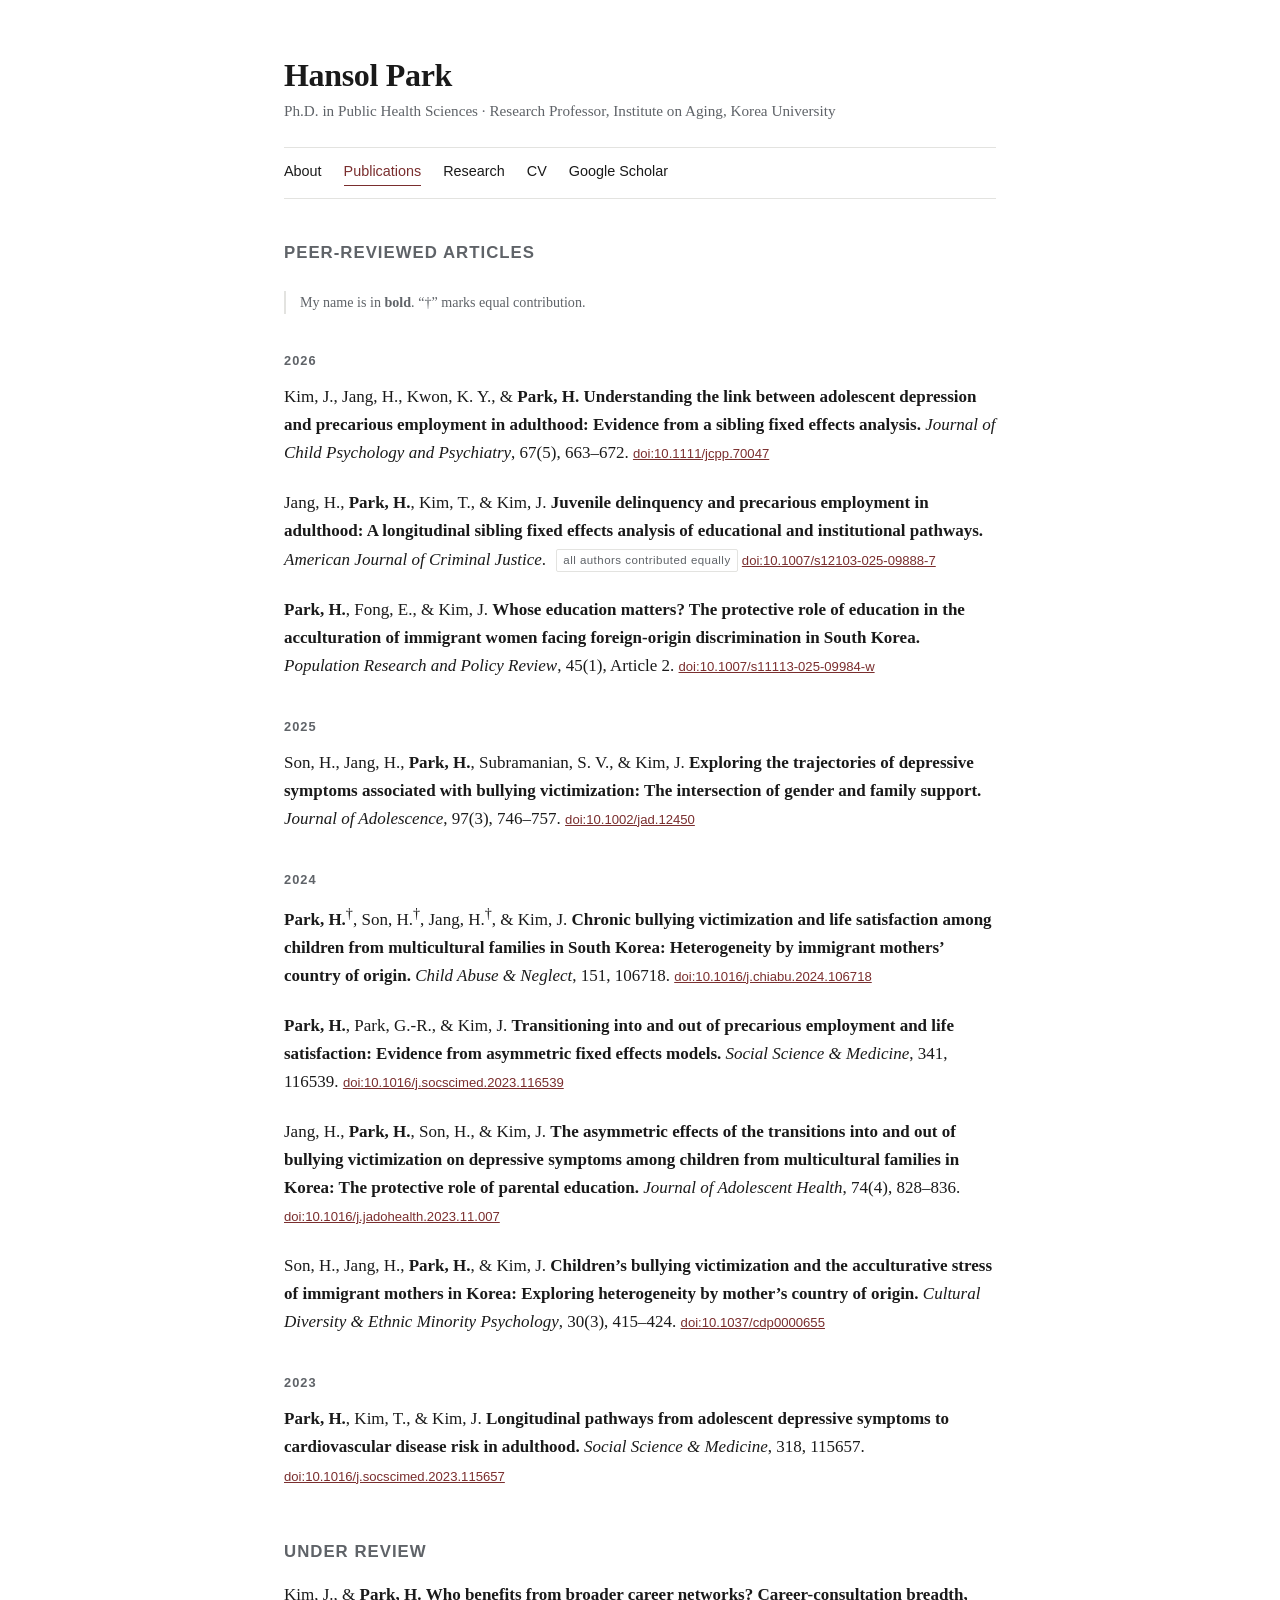
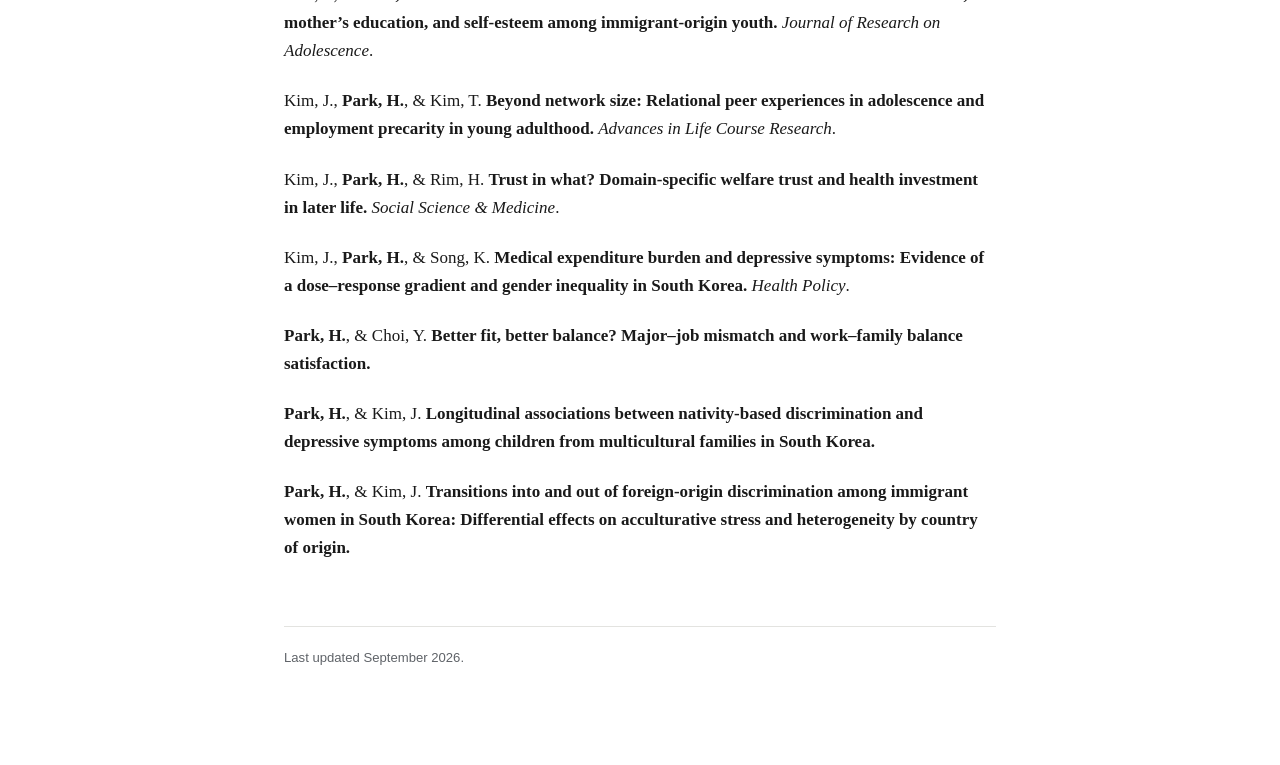
==== publications.html @ 183ba148 "Add JCPP DOI and fix page ranges in publications" ====
<!DOCTYPE html>
<html lang="en">
<head>
<meta charset="utf-8">
<meta name="viewport" content="width=device-width, initial-scale=1">
<title>Publications — Hansol Park</title>
<link rel="stylesheet" href="style.css">
</head>
<body>
<div class="wrap">

<header>
  <h1>Hansol Park</h1>
  <p class="affil">Ph.D. in Public Health Sciences &middot; Research Professor, Institute on Aging, Korea University</p>
  <nav>
    <a href="index.html">About</a>
    <a href="publications.html" aria-current="page">Publications</a>
    <a href="research.html">Research</a>
    <a href="cv.pdf">CV</a>
    <a href="https://scholar.google.com/citations?user=UfNs3eQAAAAJ">Google Scholar</a>
  </nav>
</header>

<main>

  <h2>Peer-reviewed articles</h2>

  <p class="note">My name is in <span class="me">bold</span>. &ldquo;&dagger;&rdquo; marks equal contribution.</p>

  <div class="year">2026</div>
  <ol class="pubs">
    <li>
      Kim, J., Jang, H., Kwon, K. Y., &amp; <span class="me">Park, H.</span>
      <span class="pub-title">Understanding the link between adolescent depression and precarious employment in adulthood: Evidence from a sibling fixed effects analysis.</span>
      <span class="venue">Journal of Child Psychology and Psychiatry</span>, 67(5), 663&ndash;672.
      <span class="doi"><a href="https://doi.org/10.1111/jcpp.70047">doi:10.1111/jcpp.70047</a></span>
    </li>
    <li>
      Jang, H., <span class="me">Park, H.</span>, Kim, T., &amp; Kim, J.
      <span class="pub-title">Juvenile delinquency and precarious employment in adulthood: A longitudinal sibling fixed effects analysis of educational and institutional pathways.</span>
      <span class="venue">American Journal of Criminal Justice</span>.
      <span class="tag">all authors contributed equally</span>
      <span class="doi"><a href="https://doi.org/10.1007/s12103-025-09888-7">doi:10.1007/s12103-025-09888-7</a></span>
    </li>
    <li>
      <span class="me">Park, H.</span>, Fong, E., &amp; Kim, J.
      <span class="pub-title">Whose education matters? The protective role of education in the acculturation of immigrant women facing foreign-origin discrimination in South Korea.</span>
      <span class="venue">Population Research and Policy Review</span>, 45(1), Article 2.
      <span class="doi"><a href="https://doi.org/10.1007/s11113-025-09984-w">doi:10.1007/s11113-025-09984-w</a></span>
    </li>
  </ol>

  <div class="year">2025</div>
  <ol class="pubs">
    <li>
      Son, H., Jang, H., <span class="me">Park, H.</span>, Subramanian, S. V., &amp; Kim, J.
      <span class="pub-title">Exploring the trajectories of depressive symptoms associated with bullying victimization: The intersection of gender and family support.</span>
      <span class="venue">Journal of Adolescence</span>, 97(3), 746&ndash;757.
      <span class="doi"><a href="https://doi.org/10.1002/jad.12450">doi:10.1002/jad.12450</a></span>
    </li>
  </ol>

  <div class="year">2024</div>
  <ol class="pubs">
    <li>
      <span class="me">Park, H.</span><sup>&dagger;</sup>, Son, H.<sup>&dagger;</sup>, Jang, H.<sup>&dagger;</sup>, &amp; Kim, J.
      <span class="pub-title">Chronic bullying victimization and life satisfaction among children from multicultural families in South Korea: Heterogeneity by immigrant mothers&rsquo; country of origin.</span>
      <span class="venue">Child Abuse &amp; Neglect</span>, 151, 106718.
      <span class="doi"><a href="https://doi.org/10.1016/j.chiabu.2024.106718">doi:10.1016/j.chiabu.2024.106718</a></span>
    </li>
    <li>
      <span class="me">Park, H.</span>, Park, G.-R., &amp; Kim, J.
      <span class="pub-title">Transitioning into and out of precarious employment and life satisfaction: Evidence from asymmetric fixed effects models.</span>
      <span class="venue">Social Science &amp; Medicine</span>, 341, 116539.
      <span class="doi"><a href="https://doi.org/10.1016/j.socscimed.2023.116539">doi:10.1016/j.socscimed.2023.116539</a></span>
    </li>
    <li>
      Jang, H., <span class="me">Park, H.</span>, Son, H., &amp; Kim, J.
      <span class="pub-title">The asymmetric effects of the transitions into and out of bullying victimization on depressive symptoms among children from multicultural families in Korea: The protective role of parental education.</span>
      <span class="venue">Journal of Adolescent Health</span>, 74(4), 828&ndash;836.
      <span class="doi"><a href="https://doi.org/10.1016/j.jadohealth.2023.11.007">doi:10.1016/j.jadohealth.2023.11.007</a></span>
    </li>
    <li>
      Son, H., Jang, H., <span class="me">Park, H.</span>, &amp; Kim, J.
      <span class="pub-title">Children&rsquo;s bullying victimization and the acculturative stress of immigrant mothers in Korea: Exploring heterogeneity by mother&rsquo;s country of origin.</span>
      <span class="venue">Cultural Diversity &amp; Ethnic Minority Psychology</span>, 30(3), 415&ndash;424.
      <span class="doi"><a href="https://doi.org/10.1037/cdp0000655">doi:10.1037/cdp0000655</a></span>
    </li>
  </ol>

  <div class="year">2023</div>
  <ol class="pubs">
    <li>
      <span class="me">Park, H.</span>, Kim, T., &amp; Kim, J.
      <span class="pub-title">Longitudinal pathways from adolescent depressive symptoms to cardiovascular disease risk in adulthood.</span>
      <span class="venue">Social Science &amp; Medicine</span>, 318, 115657.
      <span class="doi"><a href="https://doi.org/10.1016/j.socscimed.2023.115657">doi:10.1016/j.socscimed.2023.115657</a></span>
    </li>
  </ol>

  <h2>Under review</h2>

  <ol class="pubs">
    <li>
      Kim, J., &amp; <span class="me">Park, H.</span>
      <span class="pub-title">Who benefits from broader career networks? Career-consultation breadth, mother&rsquo;s education, and self-esteem among immigrant-origin youth.</span>
      <span class="venue">Journal of Research on Adolescence</span>.
    </li>
    <li>
      Kim, J., <span class="me">Park, H.</span>, &amp; Kim, T.
      <span class="pub-title">Beyond network size: Relational peer experiences in adolescence and employment precarity in young adulthood.</span>
      <span class="venue">Advances in Life Course Research</span>.
    </li>
    <li>
      Kim, J., <span class="me">Park, H.</span>, &amp; Rim, H.
      <span class="pub-title">Trust in what? Domain-specific welfare trust and health investment in later life.</span>
      <span class="venue">Social Science &amp; Medicine</span>.
    </li>
    <li>
      Kim, J., <span class="me">Park, H.</span>, &amp; Song, K.
      <span class="pub-title">Medical expenditure burden and depressive symptoms: Evidence of a dose&ndash;response gradient and gender inequality in South Korea.</span>
      <span class="venue">Health Policy</span>.
    </li>
    <li>
      <span class="me">Park, H.</span>, &amp; Choi, Y.
      <span class="pub-title">Better fit, better balance? Major&ndash;job mismatch and work&ndash;family balance satisfaction.</span>
    </li>
    <li>
      <span class="me">Park, H.</span>, &amp; Kim, J.
      <span class="pub-title">Longitudinal associations between nativity-based discrimination and depressive symptoms among children from multicultural families in South Korea.</span>
    </li>
    <li>
      <span class="me">Park, H.</span>, &amp; Kim, J.
      <span class="pub-title">Transitions into and out of foreign-origin discrimination among immigrant women in South Korea: Differential effects on acculturative stress and heterogeneity by country of origin.</span>
    </li>
  </ol>

</main>

<footer>
  Last updated September 2026.
</footer>

</div>
</body>
</html>
---- style.css ----
:root {
  --bg: #ffffff;
  --fg: #1a1a1a;
  --muted: #5f6368;
  --rule: #e3e3e0;
  --accent: #7a2e2e;
  --accent-soft: #f7f2f2;
  --max: 760px;
}

@media (prefers-color-scheme: dark) {
  :root {
    --bg: #14161a;
    --fg: #e8e6e3;
    --muted: #a0a4ab;
    --rule: #2b2f36;
    --accent: #d99b9b;
    --accent-soft: #1e2126;
  }
}

* { box-sizing: border-box; }

html { -webkit-text-size-adjust: 100%; }

body {
  margin: 0;
  background: var(--bg);
  color: var(--fg);
  font-family: "Charter", "Iowan Old Style", Georgia, "Noto Serif KR", serif;
  font-size: 17px;
  line-height: 1.65;
}

.wrap {
  max-width: var(--max);
  margin: 0 auto;
  padding: 0 24px 96px;
}

/* ---------- header ---------- */

header {
  padding: 56px 0 0;
}

h1 {
  font-size: 2rem;
  line-height: 1.2;
  margin: 0 0 4px;
  letter-spacing: -0.01em;
}

.affil {
  color: var(--muted);
  font-size: 0.95rem;
  margin: 0 0 20px;
}

nav {
  border-top: 1px solid var(--rule);
  border-bottom: 1px solid var(--rule);
  padding: 12px 0;
  margin: 24px 0 40px;
  display: flex;
  flex-wrap: wrap;
  gap: 22px;
  font-family: -apple-system, BlinkMacSystemFont, "Segoe UI", "Noto Sans KR", sans-serif;
  font-size: 0.9rem;
}

nav a {
  color: var(--fg);
  text-decoration: none;
  border-bottom: 1px solid transparent;
  padding-bottom: 1px;
}

nav a:hover { border-bottom-color: var(--accent); }
nav a[aria-current="page"] { color: var(--accent); border-bottom-color: var(--accent); }

/* ---------- type ---------- */

h2 {
  font-size: 1.05rem;
  font-family: -apple-system, BlinkMacSystemFont, "Segoe UI", "Noto Sans KR", sans-serif;
  letter-spacing: 0.06em;
  text-transform: uppercase;
  color: var(--muted);
  margin: 48px 0 16px;
  font-weight: 600;
}

h2:first-of-type { margin-top: 0; }

h3 {
  font-size: 1.05rem;
  margin: 28px 0 8px;
  font-weight: 600;
}

p { margin: 0 0 16px; }

a { color: var(--accent); }

.lede { font-size: 1.05rem; }

/* ---------- portrait ---------- */

.intro {
  display: flex;
  gap: 28px;
  align-items: flex-start;
}

.intro img {
  width: 150px;
  height: 150px;
  object-fit: cover;
  border-radius: 3px;
  flex-shrink: 0;
  background: var(--accent-soft);
}

@media (max-width: 560px) {
  .intro { flex-direction: column; gap: 20px; }
  .intro img { width: 130px; height: 130px; }
  body { font-size: 16px; }
  h1 { font-size: 1.6rem; }
}

/* ---------- publications ---------- */

.year {
  font-family: -apple-system, BlinkMacSystemFont, "Segoe UI", sans-serif;
  font-size: 0.8rem;
  letter-spacing: 0.08em;
  color: var(--muted);
  margin: 36px 0 12px;
  font-weight: 600;
}

ol.pubs { list-style: none; padding: 0; margin: 0; counter-reset: none; }

ol.pubs li {
  margin: 0 0 22px;
  padding-left: 0;
}

.pub-title { font-weight: 600; }
.venue { font-style: italic; }
.me { font-weight: 700; }

.tag {
  display: inline-block;
  font-family: -apple-system, BlinkMacSystemFont, sans-serif;
  font-size: 0.72rem;
  letter-spacing: 0.04em;
  color: var(--muted);
  border: 1px solid var(--rule);
  border-radius: 2px;
  padding: 1px 6px;
  margin-left: 6px;
  vertical-align: 1px;
  white-space: nowrap;
}

.doi {
  font-family: -apple-system, BlinkMacSystemFont, sans-serif;
  font-size: 0.82rem;
}

/* ---------- misc ---------- */

.contact-list { list-style: none; padding: 0; margin: 0; }
.contact-list li { margin-bottom: 8px; }
.contact-list span {
  display: inline-block;
  min-width: 108px;
  color: var(--muted);
  font-family: -apple-system, BlinkMacSystemFont, sans-serif;
  font-size: 0.85rem;
}

.note {
  font-size: 0.88rem;
  color: var(--muted);
  border-left: 2px solid var(--rule);
  padding-left: 14px;
  margin: 24px 0;
}

footer {
  border-top: 1px solid var(--rule);
  margin-top: 64px;
  padding-top: 20px;
  font-size: 0.82rem;
  color: var(--muted);
  font-family: -apple-system, BlinkMacSystemFont, sans-serif;
}
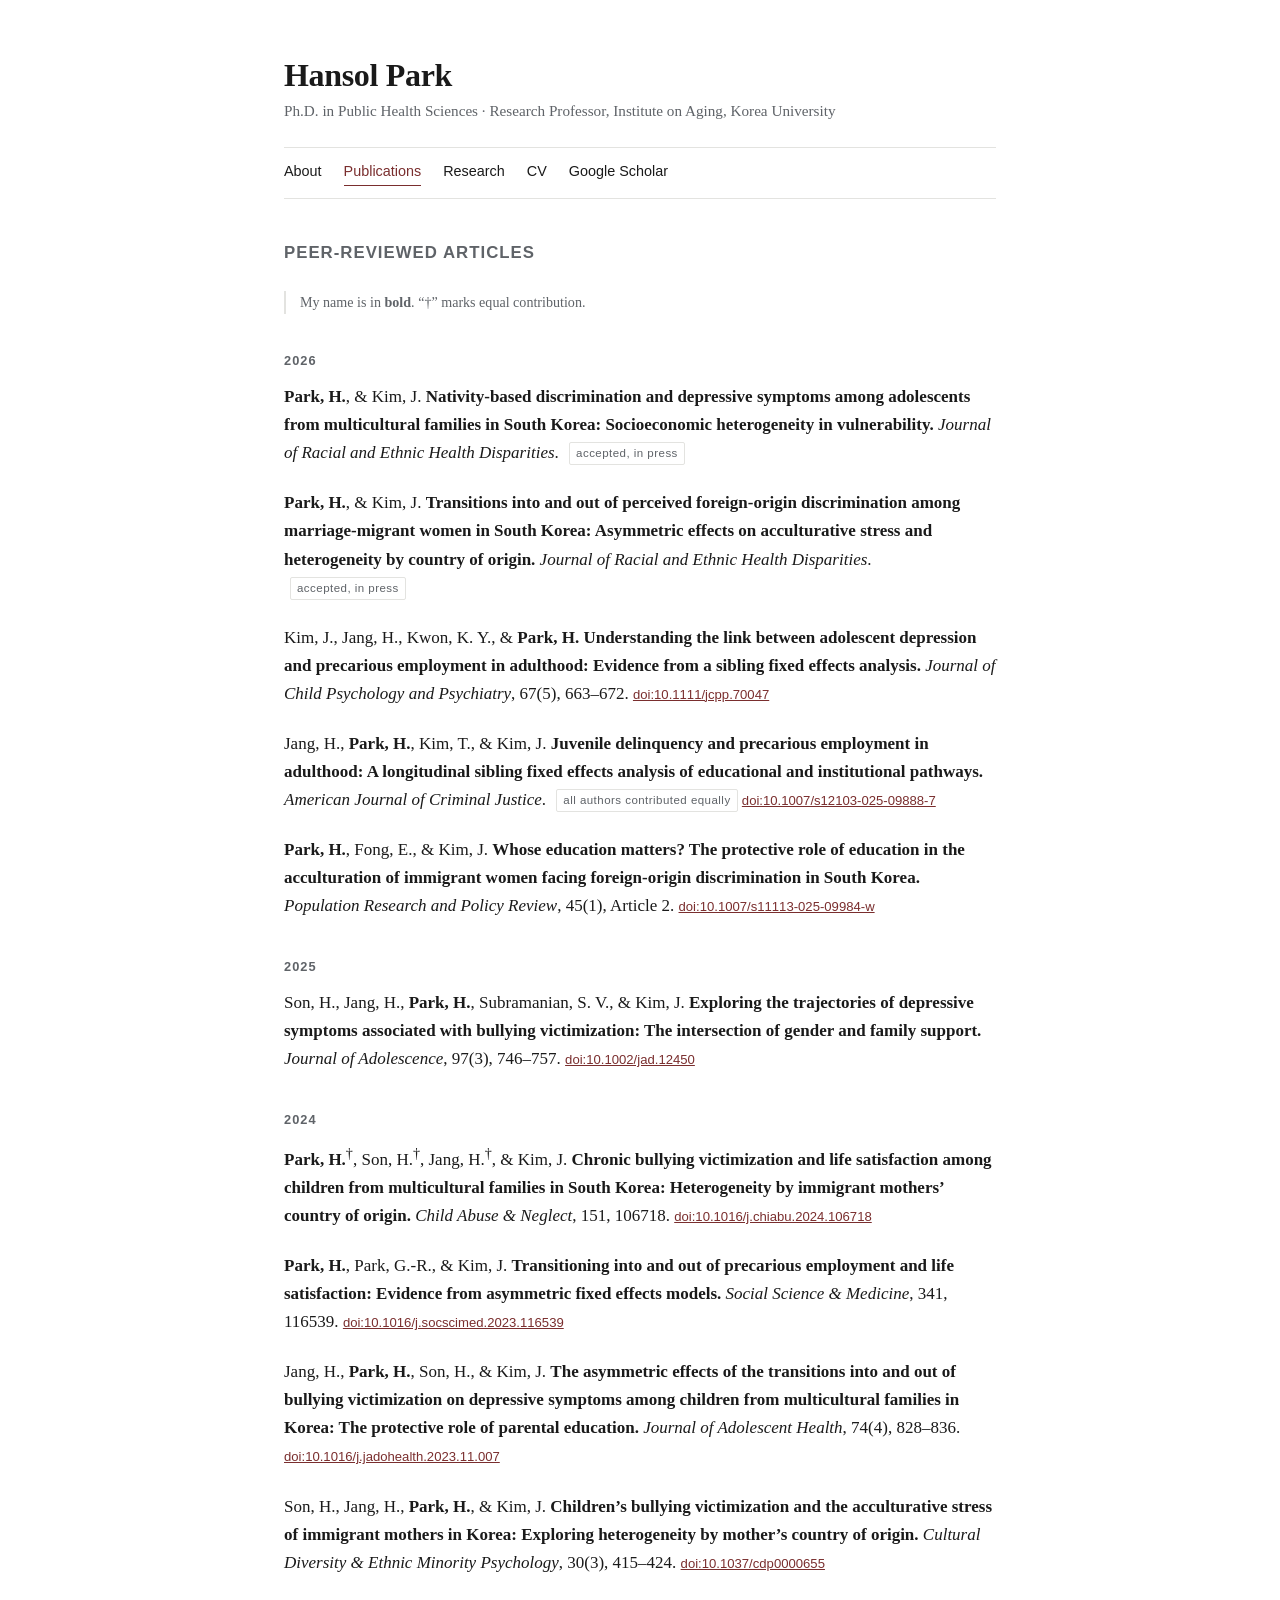
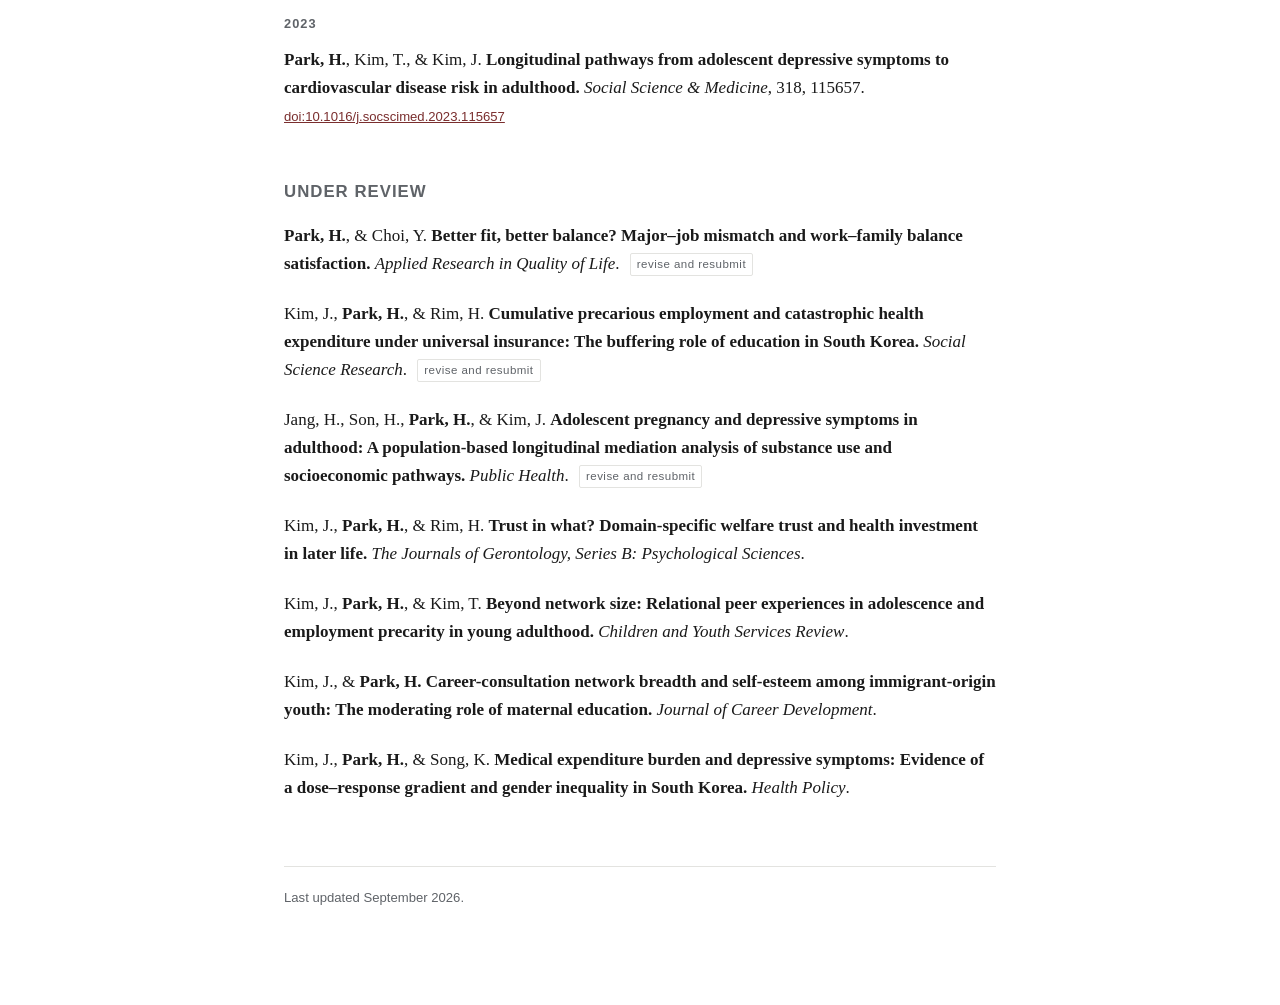
==== commit 1cc42978: "Update publication status and add Korea University email - Move two accepted JREHD papers into 2026 " ====
--- a/publications.html
+++ b/publications.html
@@ -29,6 +29,18 @@
 
   <div class="year">2026</div>
   <ol class="pubs">
+    <li>
+      <span class="me">Park, H.</span>, &amp; Kim, J.
+      <span class="pub-title">Nativity-based discrimination and depressive symptoms among adolescents from multicultural families in South Korea: Socioeconomic heterogeneity in vulnerability.</span>
+      <span class="venue">Journal of Racial and Ethnic Health Disparities</span>.
+      <span class="tag">accepted, in press</span>
+    </li>
+    <li>
+      <span class="me">Park, H.</span>, &amp; Kim, J.
+      <span class="pub-title">Transitions into and out of perceived foreign-origin discrimination among marriage-migrant women in South Korea: Asymmetric effects on acculturative stress and heterogeneity by country of origin.</span>
+      <span class="venue">Journal of Racial and Ethnic Health Disparities</span>.
+      <span class="tag">accepted, in press</span>
+    </li>
     <li>
       Kim, J., Jang, H., Kwon, K. Y., &amp; <span class="me">Park, H.</span>
       <span class="pub-title">Understanding the link between adolescent depression and precarious employment in adulthood: Evidence from a sibling fixed effects analysis.</span>
@@ -102,36 +114,42 @@
 
   <ol class="pubs">
     <li>
-      Kim, J., &amp; <span class="me">Park, H.</span>
-      <span class="pub-title">Who benefits from broader career networks? Career-consultation breadth, mother&rsquo;s education, and self-esteem among immigrant-origin youth.</span>
-      <span class="venue">Journal of Research on Adolescence</span>.
+      <span class="me">Park, H.</span>, &amp; Choi, Y.
+      <span class="pub-title">Better fit, better balance? Major&ndash;job mismatch and work&ndash;family balance satisfaction.</span>
+      <span class="venue">Applied Research in Quality of Life</span>.
+      <span class="tag">revise and resubmit</span>
+    </li>
+    <li>
+      Kim, J., <span class="me">Park, H.</span>, &amp; Rim, H.
+      <span class="pub-title">Cumulative precarious employment and catastrophic health expenditure under universal insurance: The buffering role of education in South Korea.</span>
+      <span class="venue">Social Science Research</span>.
+      <span class="tag">revise and resubmit</span>
+    </li>
+    <li>
+      Jang, H., Son, H., <span class="me">Park, H.</span>, &amp; Kim, J.
+      <span class="pub-title">Adolescent pregnancy and depressive symptoms in adulthood: A population-based longitudinal mediation analysis of substance use and socioeconomic pathways.</span>
+      <span class="venue">Public Health</span>.
+      <span class="tag">revise and resubmit</span>
+    </li>
+    <li>
+      Kim, J., <span class="me">Park, H.</span>, &amp; Rim, H.
+      <span class="pub-title">Trust in what? Domain-specific welfare trust and health investment in later life.</span>
+      <span class="venue">The Journals of Gerontology, Series B: Psychological Sciences</span>.
     </li>
     <li>
       Kim, J., <span class="me">Park, H.</span>, &amp; Kim, T.
       <span class="pub-title">Beyond network size: Relational peer experiences in adolescence and employment precarity in young adulthood.</span>
-      <span class="venue">Advances in Life Course Research</span>.
+      <span class="venue">Children and Youth Services Review</span>.
     </li>
     <li>
-      Kim, J., <span class="me">Park, H.</span>, &amp; Rim, H.
-      <span class="pub-title">Trust in what? Domain-specific welfare trust and health investment in later life.</span>
-      <span class="venue">Social Science &amp; Medicine</span>.
+      Kim, J., &amp; <span class="me">Park, H.</span>
+      <span class="pub-title">Career-consultation network breadth and self-esteem among immigrant-origin youth: The moderating role of maternal education.</span>
+      <span class="venue">Journal of Career Development</span>.
     </li>
     <li>
       Kim, J., <span class="me">Park, H.</span>, &amp; Song, K.
       <span class="pub-title">Medical expenditure burden and depressive symptoms: Evidence of a dose&ndash;response gradient and gender inequality in South Korea.</span>
       <span class="venue">Health Policy</span>.
-    </li>
-    <li>
-      <span class="me">Park, H.</span>, &amp; Choi, Y.
-      <span class="pub-title">Better fit, better balance? Major&ndash;job mismatch and work&ndash;family balance satisfaction.</span>
-    </li>
-    <li>
-      <span class="me">Park, H.</span>, &amp; Kim, J.
-      <span class="pub-title">Longitudinal associations between nativity-based discrimination and depressive symptoms among children from multicultural families in South Korea.</span>
-    </li>
-    <li>
-      <span class="me">Park, H.</span>, &amp; Kim, J.
-      <span class="pub-title">Transitions into and out of foreign-origin discrimination among immigrant women in South Korea: Differential effects on acculturative stress and heterogeneity by country of origin.</span>
     </li>
   </ol>
 
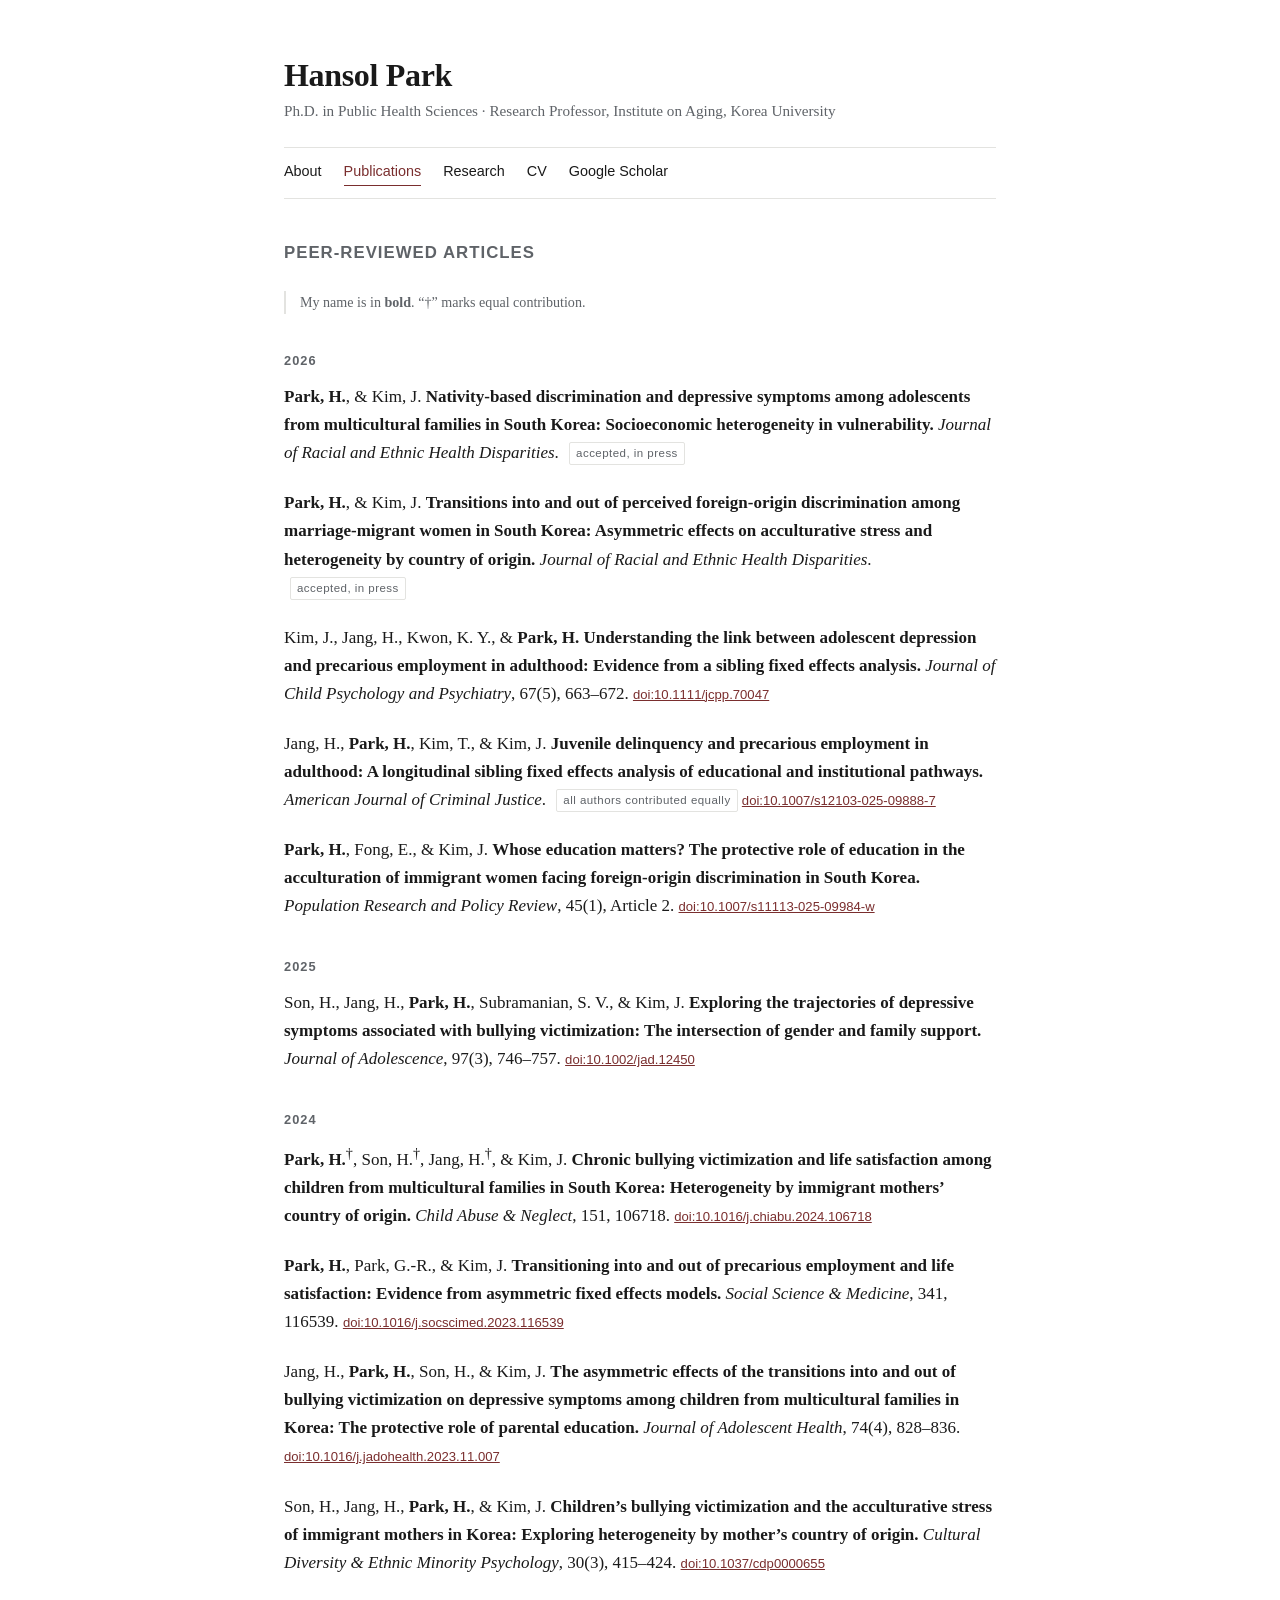
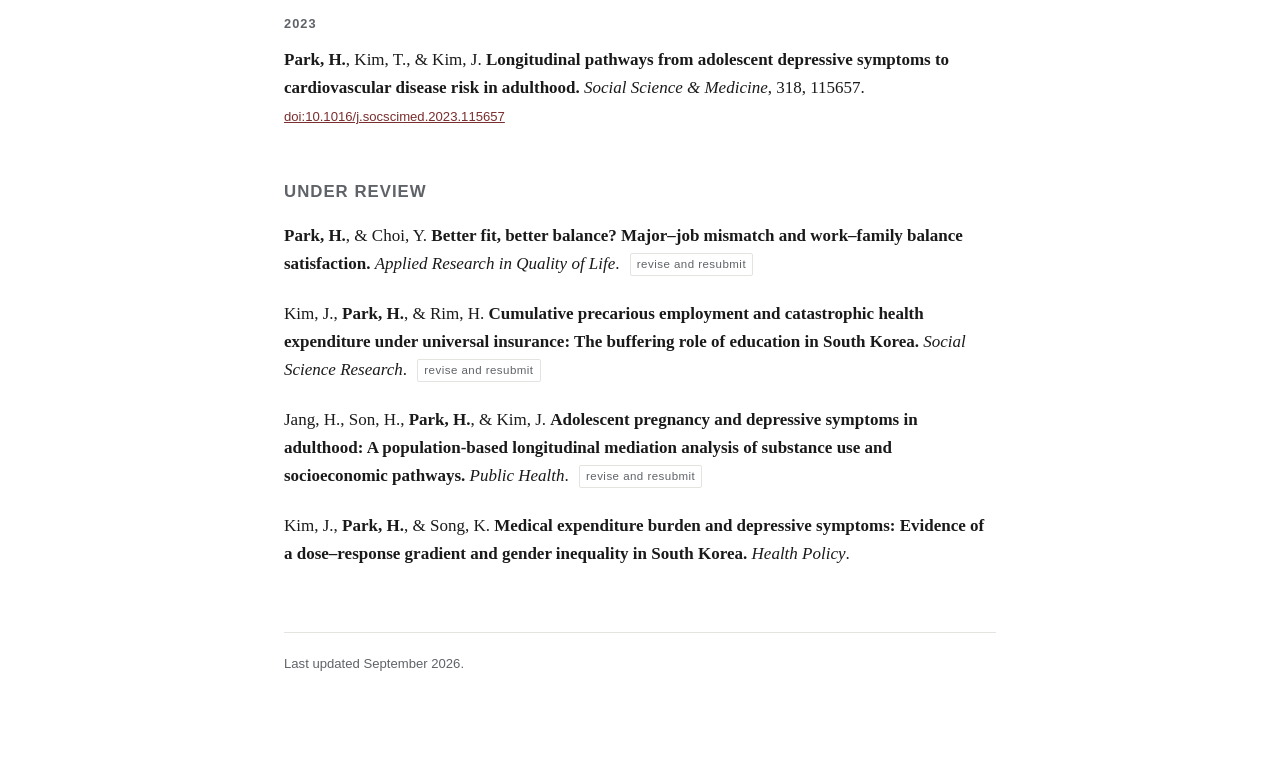
==== commit 920d5705: "Drop three under-review entries whose venue keeps changing Co-Authored-By: Claude Opus 5 <noreply@an" ====
--- a/publications.html
+++ b/publications.html
@@ -132,21 +132,6 @@
       <span class="tag">revise and resubmit</span>
     </li>
     <li>
-      Kim, J., <span class="me">Park, H.</span>, &amp; Rim, H.
-      <span class="pub-title">Trust in what? Domain-specific welfare trust and health investment in later life.</span>
-      <span class="venue">The Journals of Gerontology, Series B: Psychological Sciences</span>.
-    </li>
-    <li>
-      Kim, J., <span class="me">Park, H.</span>, &amp; Kim, T.
-      <span class="pub-title">Beyond network size: Relational peer experiences in adolescence and employment precarity in young adulthood.</span>
-      <span class="venue">Children and Youth Services Review</span>.
-    </li>
-    <li>
-      Kim, J., &amp; <span class="me">Park, H.</span>
-      <span class="pub-title">Career-consultation network breadth and self-esteem among immigrant-origin youth: The moderating role of maternal education.</span>
-      <span class="venue">Journal of Career Development</span>.
-    </li>
-    <li>
       Kim, J., <span class="me">Park, H.</span>, &amp; Song, K.
       <span class="pub-title">Medical expenditure burden and depressive symptoms: Evidence of a dose&ndash;response gradient and gender inequality in South Korea.</span>
       <span class="venue">Health Policy</span>.
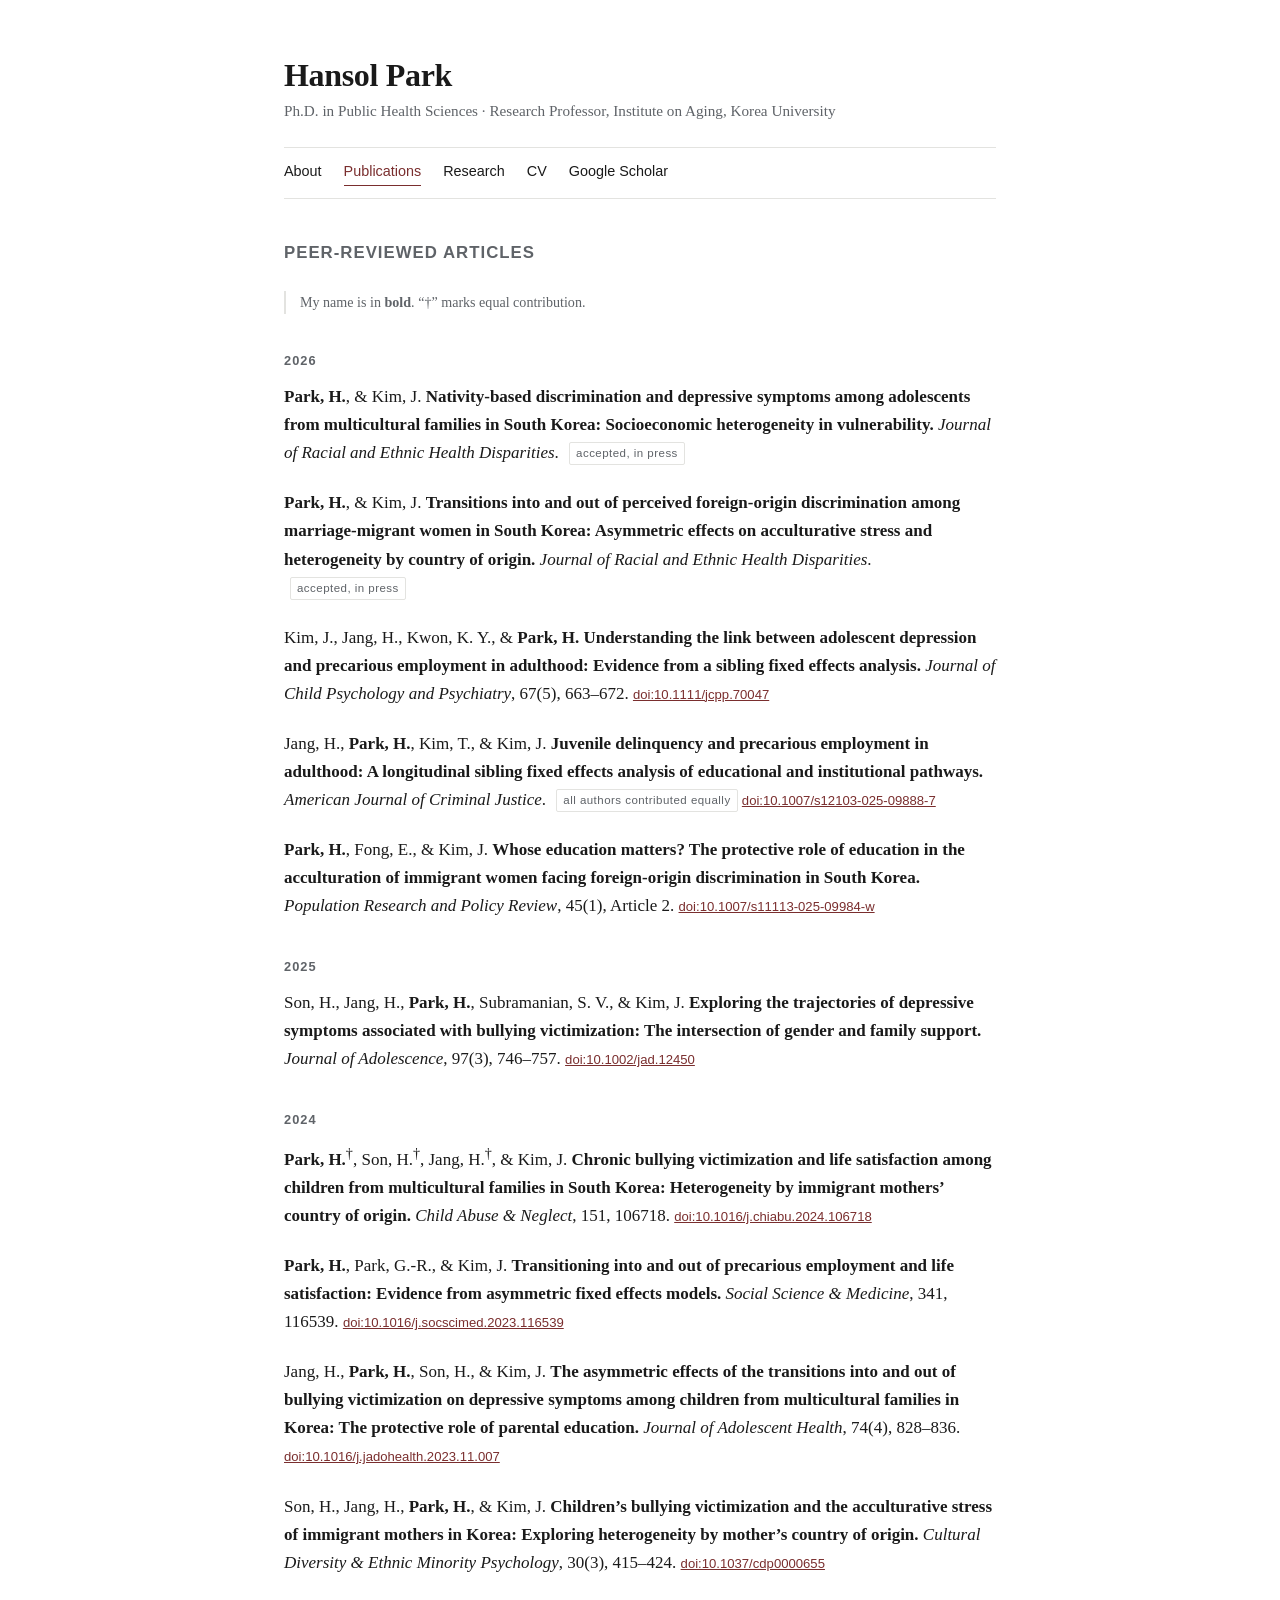
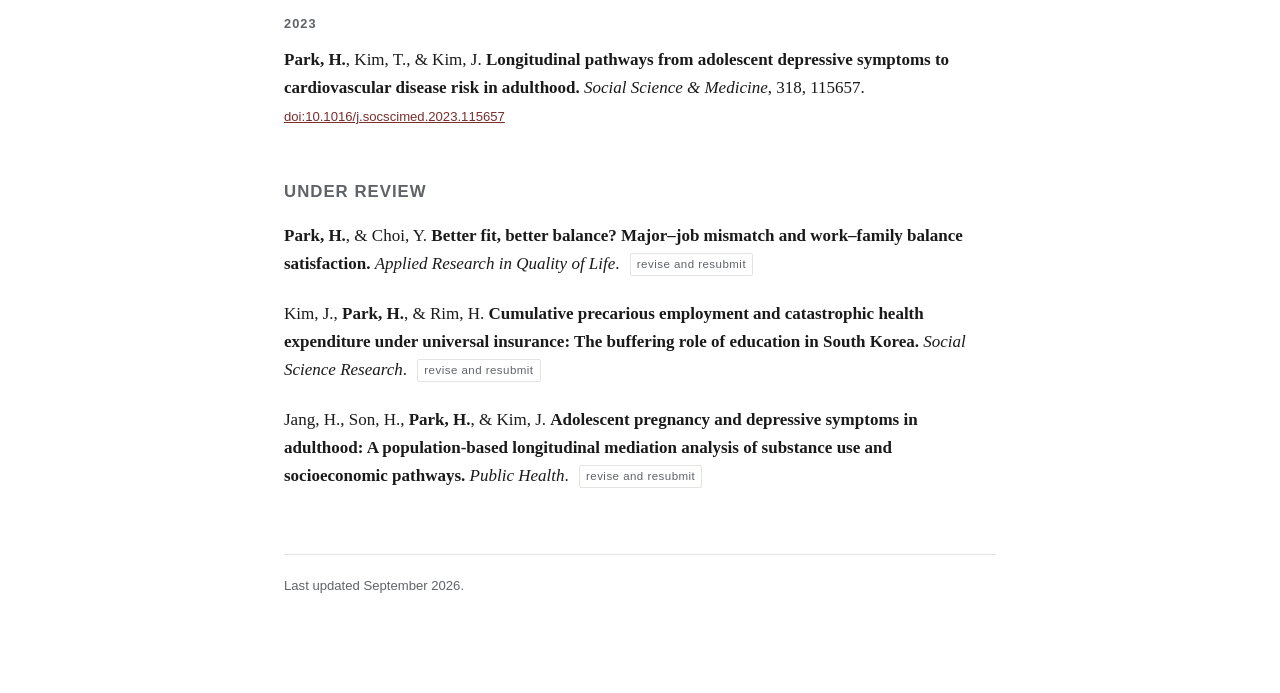
==== commit 64b89ac7: "Keep only revise-and-resubmit papers under review Co-Authored-By: Claude Opus 5 <noreply@anthropic.c" ====
--- a/publications.html
+++ b/publications.html
@@ -131,11 +131,6 @@
       <span class="venue">Public Health</span>.
       <span class="tag">revise and resubmit</span>
     </li>
-    <li>
-      Kim, J., <span class="me">Park, H.</span>, &amp; Song, K.
-      <span class="pub-title">Medical expenditure burden and depressive symptoms: Evidence of a dose&ndash;response gradient and gender inequality in South Korea.</span>
-      <span class="venue">Health Policy</span>.
-    </li>
   </ol>
 
 </main>
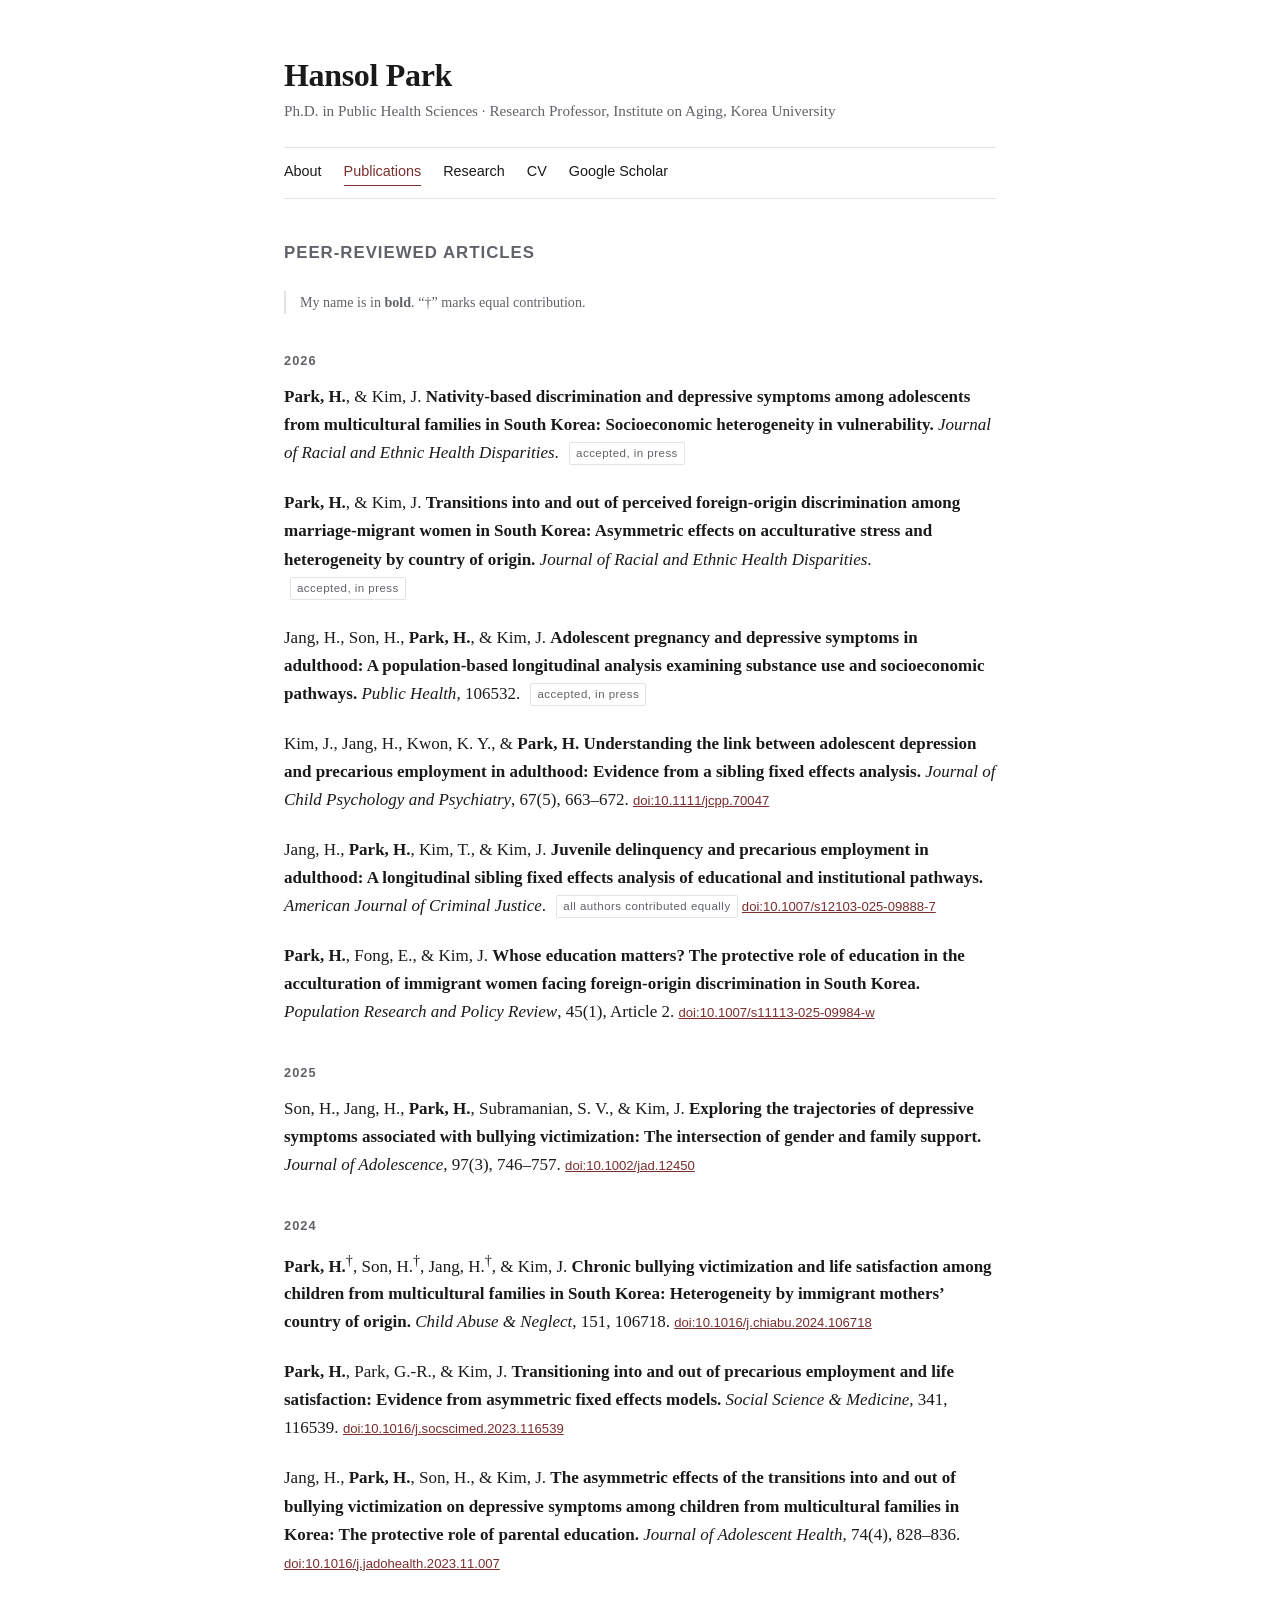
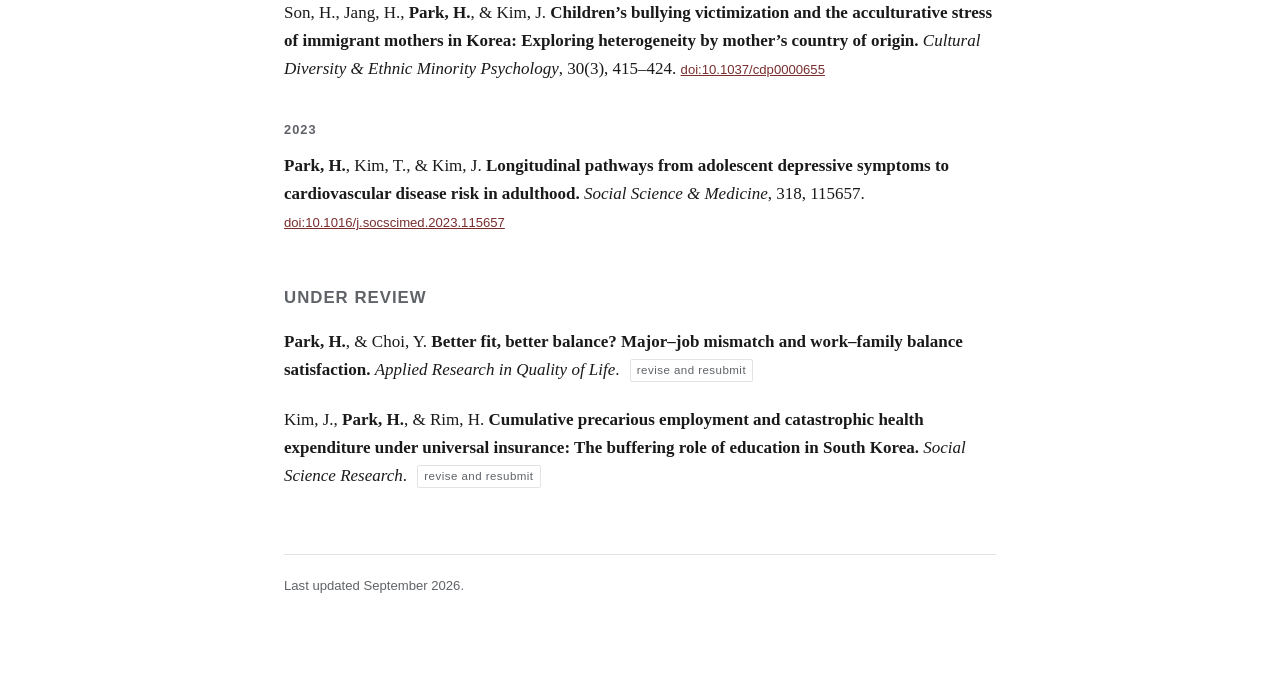
==== commit 186845d4: "Public Health paper accepted: move to published, rebuild CV Co-Authored-By: Claude Opus 5 <noreply@a" ====
--- a/publications.html
+++ b/publications.html
@@ -39,6 +39,12 @@
       <span class="me">Park, H.</span>, &amp; Kim, J.
       <span class="pub-title">Transitions into and out of perceived foreign-origin discrimination among marriage-migrant women in South Korea: Asymmetric effects on acculturative stress and heterogeneity by country of origin.</span>
       <span class="venue">Journal of Racial and Ethnic Health Disparities</span>.
+      <span class="tag">accepted, in press</span>
+    </li>
+    <li>
+      Jang, H., Son, H., <span class="me">Park, H.</span>, &amp; Kim, J.
+      <span class="pub-title">Adolescent pregnancy and depressive symptoms in adulthood: A population-based longitudinal analysis examining substance use and socioeconomic pathways.</span>
+      <span class="venue">Public Health</span>, 106532.
       <span class="tag">accepted, in press</span>
     </li>
     <li>
@@ -125,12 +131,6 @@
       <span class="venue">Social Science Research</span>.
       <span class="tag">revise and resubmit</span>
     </li>
-    <li>
-      Jang, H., Son, H., <span class="me">Park, H.</span>, &amp; Kim, J.
-      <span class="pub-title">Adolescent pregnancy and depressive symptoms in adulthood: A population-based longitudinal mediation analysis of substance use and socioeconomic pathways.</span>
-      <span class="venue">Public Health</span>.
-      <span class="tag">revise and resubmit</span>
-    </li>
   </ol>
 
 </main>
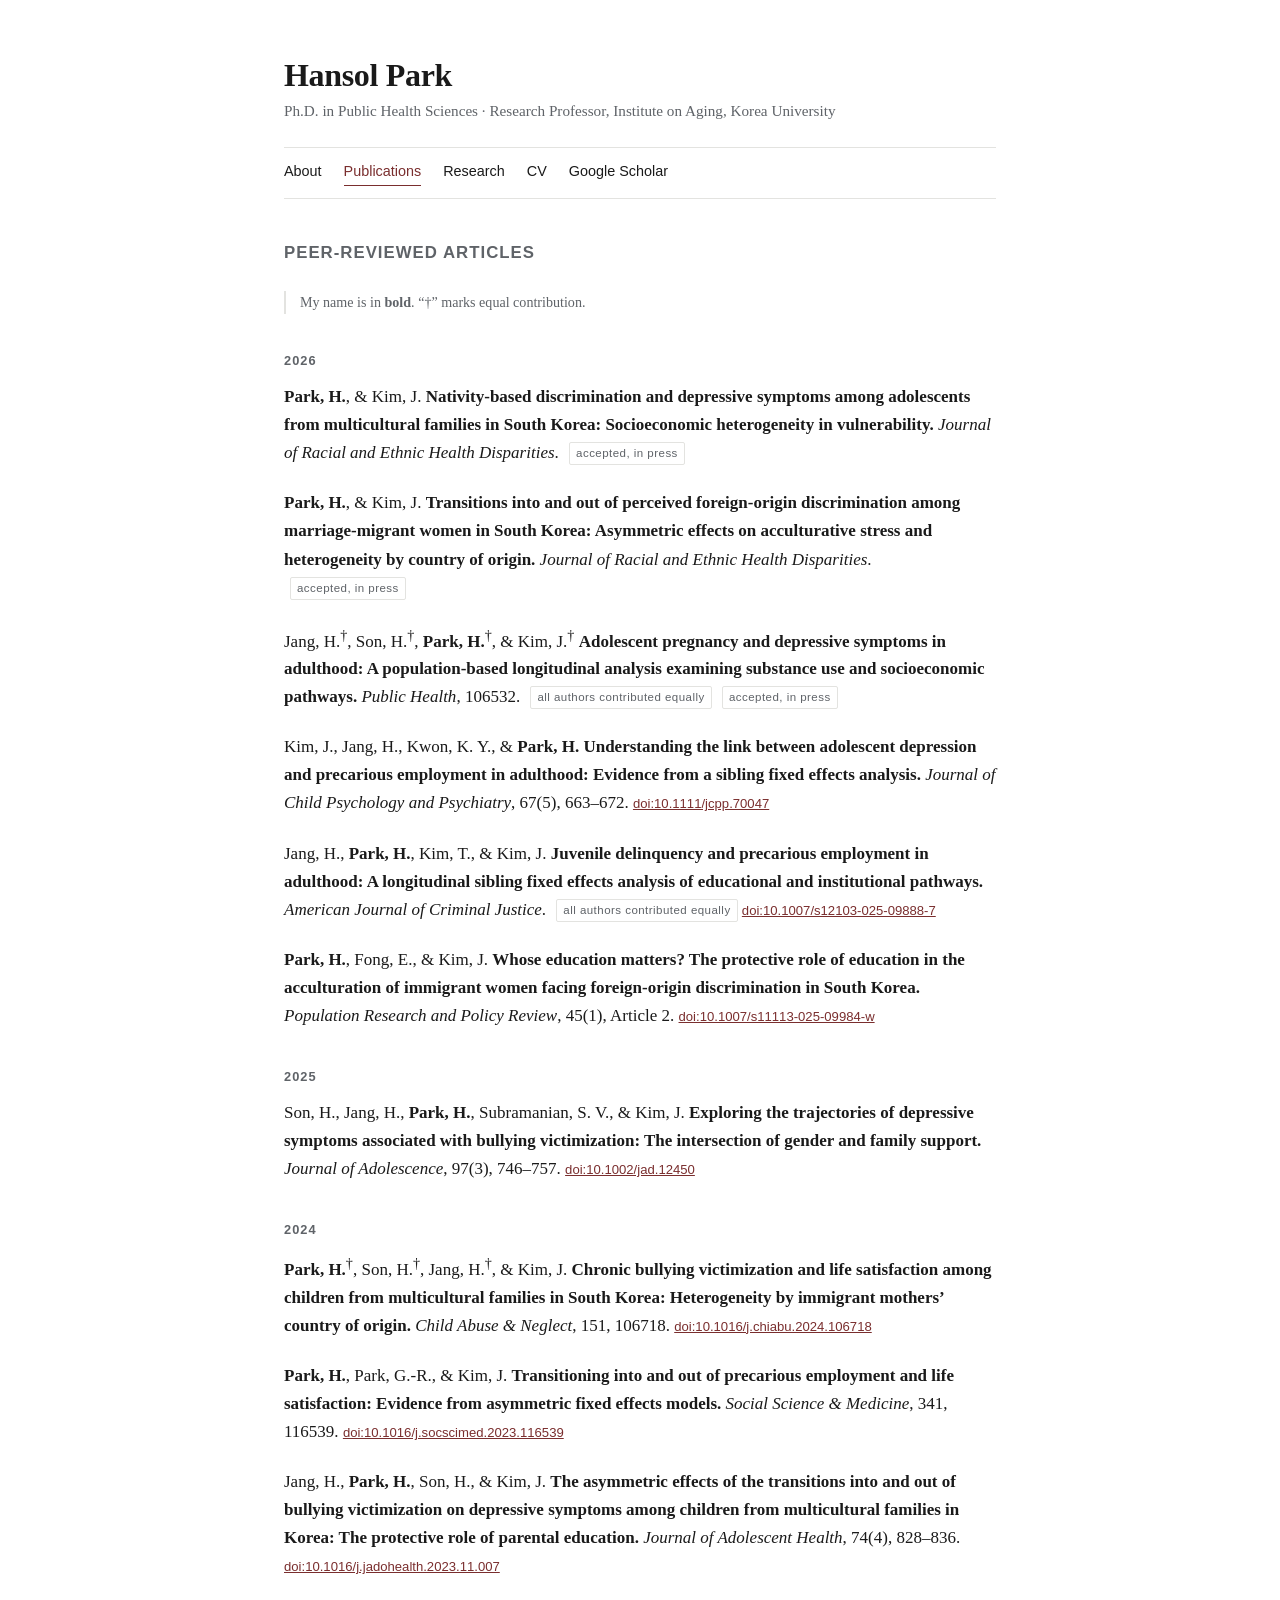
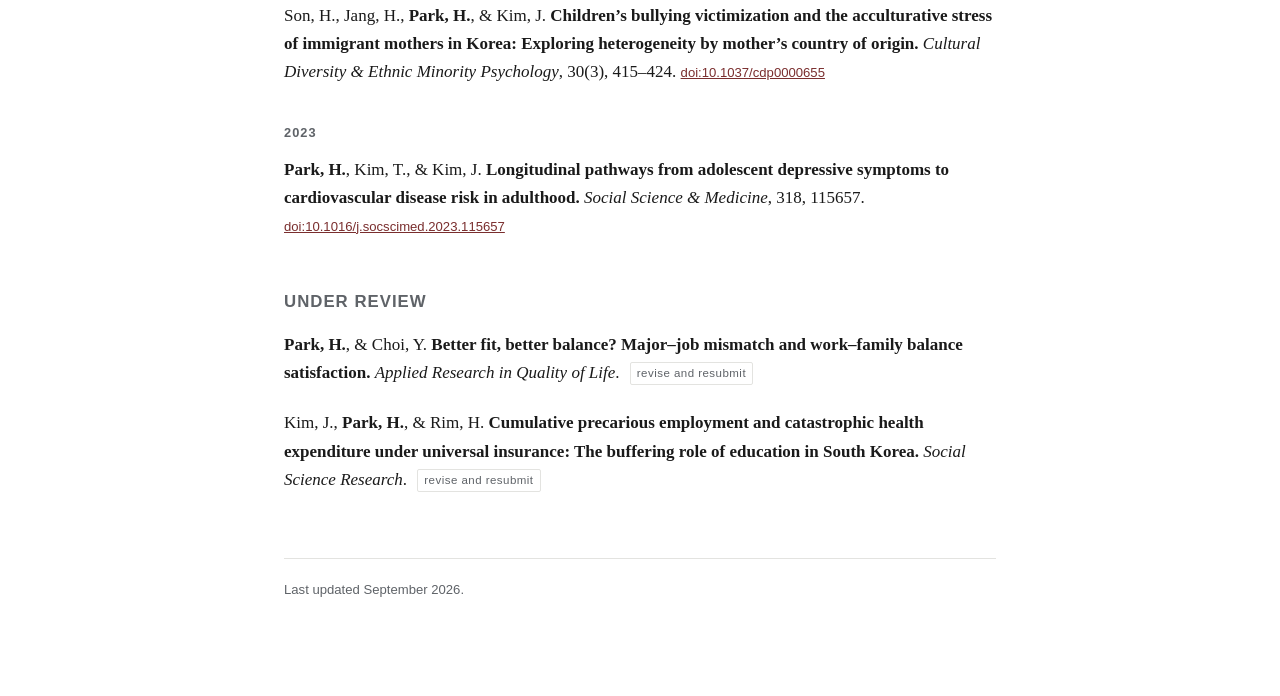
==== commit da64dd64: "Count Public Health paper as co-first-authored Co-Authored-By: Claude Opus 5 <noreply@anthropic.com>" ====
--- a/publications.html
+++ b/publications.html
@@ -42,9 +42,10 @@
       <span class="tag">accepted, in press</span>
     </li>
     <li>
-      Jang, H., Son, H., <span class="me">Park, H.</span>, &amp; Kim, J.
+      Jang, H.<sup>&dagger;</sup>, Son, H.<sup>&dagger;</sup>, <span class="me">Park, H.</span><sup>&dagger;</sup>, &amp; Kim, J.<sup>&dagger;</sup>
       <span class="pub-title">Adolescent pregnancy and depressive symptoms in adulthood: A population-based longitudinal analysis examining substance use and socioeconomic pathways.</span>
       <span class="venue">Public Health</span>, 106532.
+      <span class="tag">all authors contributed equally</span>
       <span class="tag">accepted, in press</span>
     </li>
     <li>
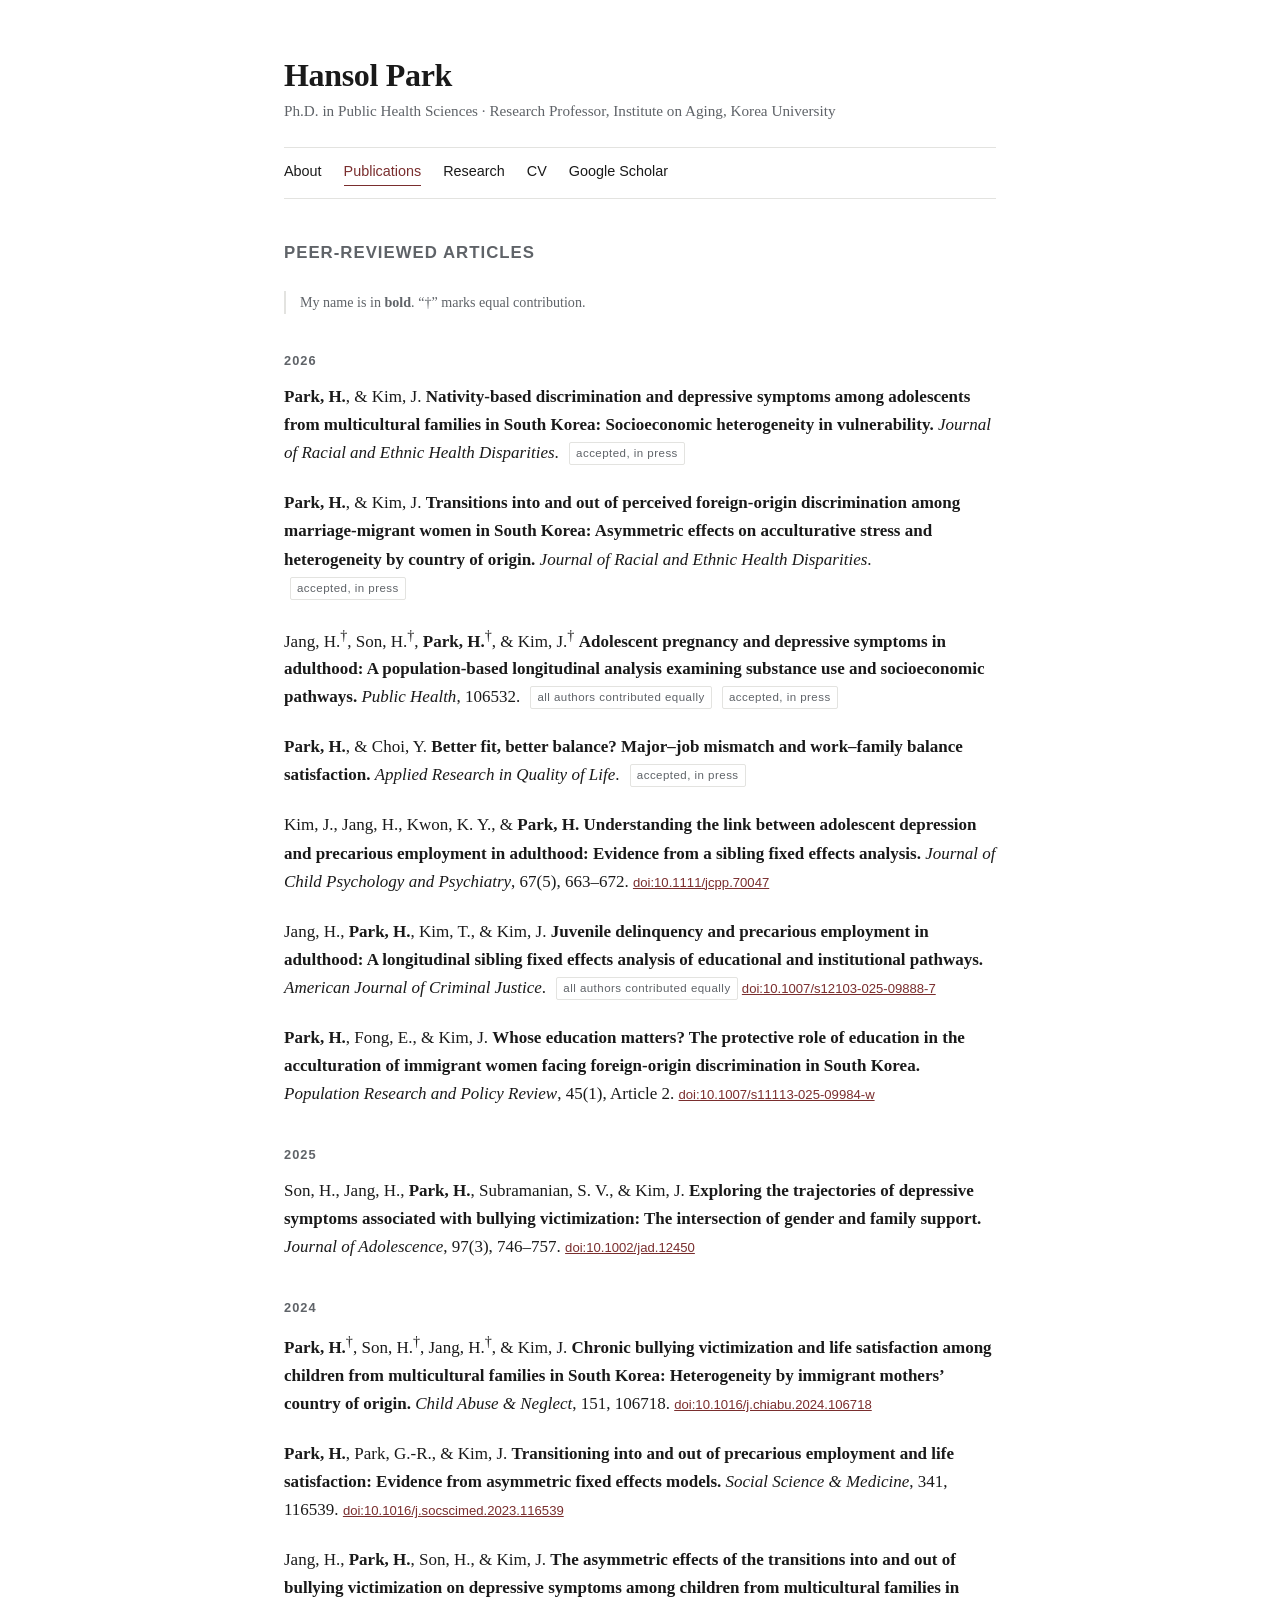
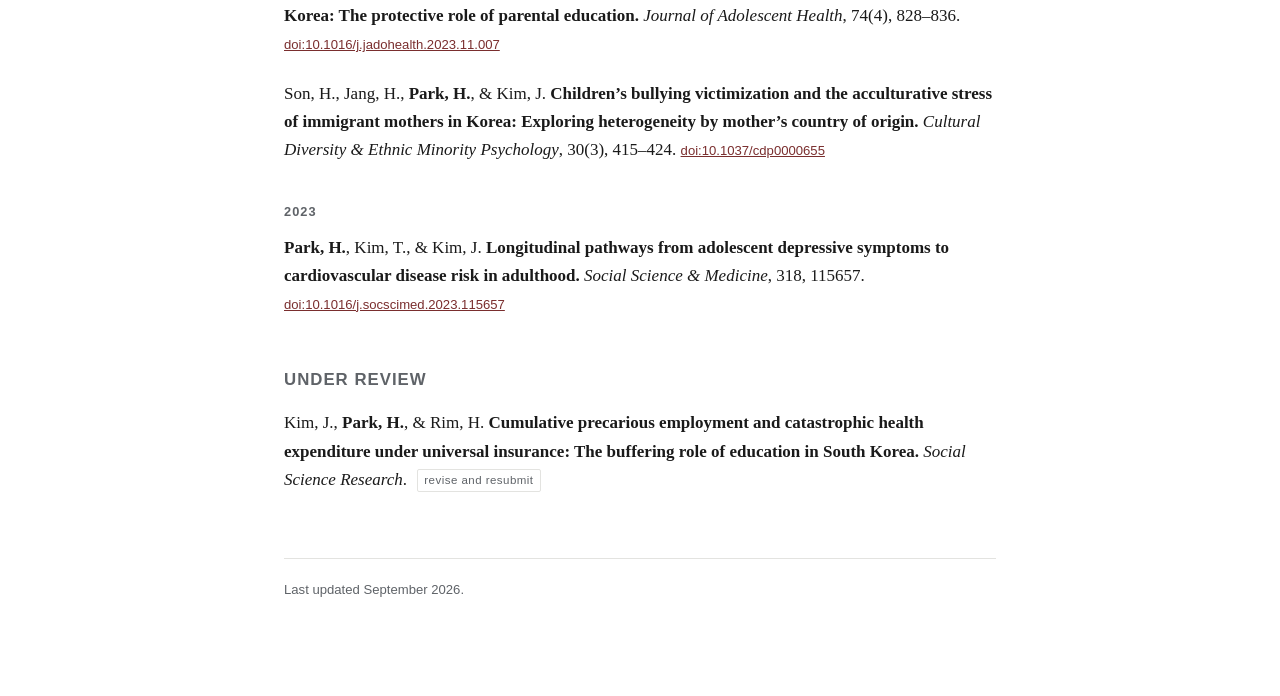
==== commit 809b30cb: "ARQL paper accepted: move to published, rebuild CV Co-Authored-By: Claude Opus 5.5 <noreply@anthropi" ====
--- a/publications.html
+++ b/publications.html
@@ -46,6 +46,12 @@
       <span class="pub-title">Adolescent pregnancy and depressive symptoms in adulthood: A population-based longitudinal analysis examining substance use and socioeconomic pathways.</span>
       <span class="venue">Public Health</span>, 106532.
       <span class="tag">all authors contributed equally</span>
+      <span class="tag">accepted, in press</span>
+    </li>
+    <li>
+      <span class="me">Park, H.</span>, &amp; Choi, Y.
+      <span class="pub-title">Better fit, better balance? Major&ndash;job mismatch and work&ndash;family balance satisfaction.</span>
+      <span class="venue">Applied Research in Quality of Life</span>.
       <span class="tag">accepted, in press</span>
     </li>
     <li>
@@ -121,12 +127,6 @@
 
   <ol class="pubs">
     <li>
-      <span class="me">Park, H.</span>, &amp; Choi, Y.
-      <span class="pub-title">Better fit, better balance? Major&ndash;job mismatch and work&ndash;family balance satisfaction.</span>
-      <span class="venue">Applied Research in Quality of Life</span>.
-      <span class="tag">revise and resubmit</span>
-    </li>
-    <li>
       Kim, J., <span class="me">Park, H.</span>, &amp; Rim, H.
       <span class="pub-title">Cumulative precarious employment and catastrophic health expenditure under universal insurance: The buffering role of education in South Korea.</span>
       <span class="venue">Social Science Research</span>.
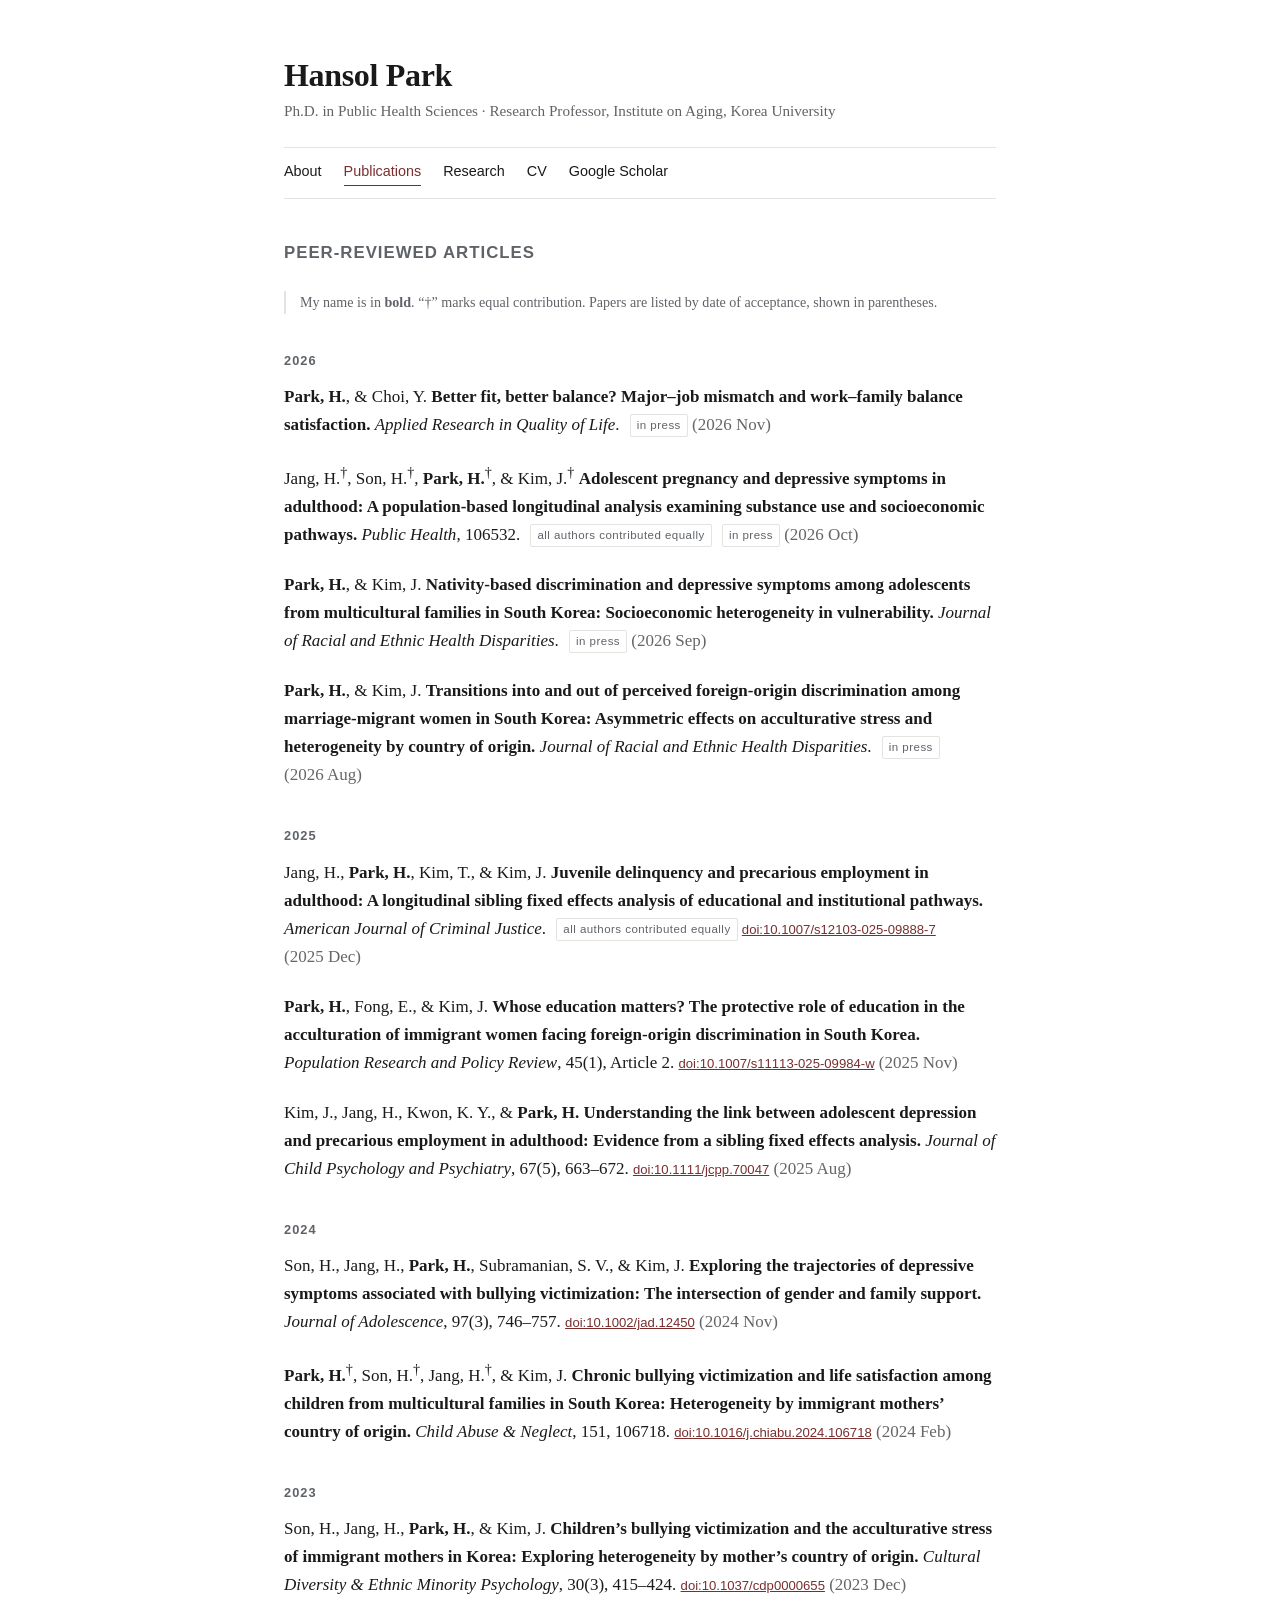
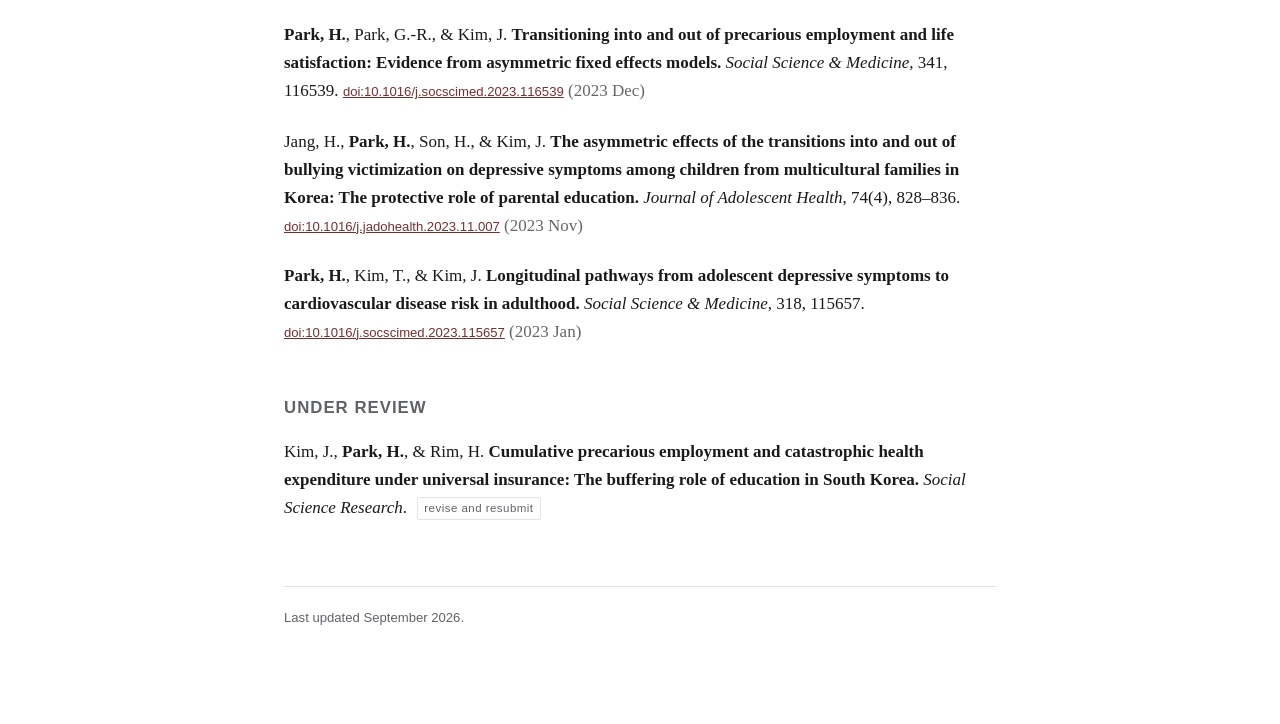
==== commit 6bb58e0c: "Order publications by acceptance date and show acceptance month Co-Authored-By: Claude Opus 5.5 <nor" ====
--- a/publications.html
+++ b/publications.html
@@ -25,101 +25,114 @@
 
   <h2>Peer-reviewed articles</h2>
 
-  <p class="note">My name is in <span class="me">bold</span>. &ldquo;&dagger;&rdquo; marks equal contribution.</p>
+  <p class="note">My name is in <span class="me">bold</span>. &ldquo;&dagger;&rdquo; marks equal contribution. Papers are listed by date of acceptance, shown in parentheses.</p>
 
   <div class="year">2026</div>
   <ol class="pubs">
     <li>
-      <span class="me">Park, H.</span>, &amp; Kim, J.
-      <span class="pub-title">Nativity-based discrimination and depressive symptoms among adolescents from multicultural families in South Korea: Socioeconomic heterogeneity in vulnerability.</span>
-      <span class="venue">Journal of Racial and Ethnic Health Disparities</span>.
-      <span class="tag">accepted, in press</span>
-    </li>
-    <li>
-      <span class="me">Park, H.</span>, &amp; Kim, J.
-      <span class="pub-title">Transitions into and out of perceived foreign-origin discrimination among marriage-migrant women in South Korea: Asymmetric effects on acculturative stress and heterogeneity by country of origin.</span>
-      <span class="venue">Journal of Racial and Ethnic Health Disparities</span>.
-      <span class="tag">accepted, in press</span>
+      <span class="me">Park, H.</span>, &amp; Choi, Y.
+      <span class="pub-title">Better fit, better balance? Major&ndash;job mismatch and work&ndash;family balance satisfaction.</span>
+      <span class="venue">Applied Research in Quality of Life</span>.
+      <span class="tag">in press</span>
+      <span class="accepted">(2026 Nov)</span>
     </li>
     <li>
       Jang, H.<sup>&dagger;</sup>, Son, H.<sup>&dagger;</sup>, <span class="me">Park, H.</span><sup>&dagger;</sup>, &amp; Kim, J.<sup>&dagger;</sup>
       <span class="pub-title">Adolescent pregnancy and depressive symptoms in adulthood: A population-based longitudinal analysis examining substance use and socioeconomic pathways.</span>
       <span class="venue">Public Health</span>, 106532.
       <span class="tag">all authors contributed equally</span>
-      <span class="tag">accepted, in press</span>
+      <span class="tag">in press</span>
+      <span class="accepted">(2026 Oct)</span>
     </li>
     <li>
-      <span class="me">Park, H.</span>, &amp; Choi, Y.
-      <span class="pub-title">Better fit, better balance? Major&ndash;job mismatch and work&ndash;family balance satisfaction.</span>
-      <span class="venue">Applied Research in Quality of Life</span>.
-      <span class="tag">accepted, in press</span>
+      <span class="me">Park, H.</span>, &amp; Kim, J.
+      <span class="pub-title">Nativity-based discrimination and depressive symptoms among adolescents from multicultural families in South Korea: Socioeconomic heterogeneity in vulnerability.</span>
+      <span class="venue">Journal of Racial and Ethnic Health Disparities</span>.
+      <span class="tag">in press</span>
+      <span class="accepted">(2026 Sep)</span>
+    </li>
+    <li>
+      <span class="me">Park, H.</span>, &amp; Kim, J.
+      <span class="pub-title">Transitions into and out of perceived foreign-origin discrimination among marriage-migrant women in South Korea: Asymmetric effects on acculturative stress and heterogeneity by country of origin.</span>
+      <span class="venue">Journal of Racial and Ethnic Health Disparities</span>.
+      <span class="tag">in press</span>
+      <span class="accepted">(2026 Aug)</span>
+    </li>
+  </ol>
+
+  <div class="year">2025</div>
+  <ol class="pubs">
+    <li>
+      Jang, H., <span class="me">Park, H.</span>, Kim, T., &amp; Kim, J.
+      <span class="pub-title">Juvenile delinquency and precarious employment in adulthood: A longitudinal sibling fixed effects analysis of educational and institutional pathways.</span>
+      <span class="venue">American Journal of Criminal Justice</span>.
+      <span class="tag">all authors contributed equally</span>
+      <span class="doi"><a href="https://doi.org/10.1007/s12103-025-09888-7">doi:10.1007/s12103-025-09888-7</a></span>
+      <span class="accepted">(2025 Dec)</span>
+    </li>
+    <li>
+      <span class="me">Park, H.</span>, Fong, E., &amp; Kim, J.
+      <span class="pub-title">Whose education matters? The protective role of education in the acculturation of immigrant women facing foreign-origin discrimination in South Korea.</span>
+      <span class="venue">Population Research and Policy Review</span>, 45(1), Article 2.
+      <span class="doi"><a href="https://doi.org/10.1007/s11113-025-09984-w">doi:10.1007/s11113-025-09984-w</a></span>
+      <span class="accepted">(2025 Nov)</span>
     </li>
     <li>
       Kim, J., Jang, H., Kwon, K. Y., &amp; <span class="me">Park, H.</span>
       <span class="pub-title">Understanding the link between adolescent depression and precarious employment in adulthood: Evidence from a sibling fixed effects analysis.</span>
       <span class="venue">Journal of Child Psychology and Psychiatry</span>, 67(5), 663&ndash;672.
       <span class="doi"><a href="https://doi.org/10.1111/jcpp.70047">doi:10.1111/jcpp.70047</a></span>
-    </li>
-    <li>
-      Jang, H., <span class="me">Park, H.</span>, Kim, T., &amp; Kim, J.
-      <span class="pub-title">Juvenile delinquency and precarious employment in adulthood: A longitudinal sibling fixed effects analysis of educational and institutional pathways.</span>
-      <span class="venue">American Journal of Criminal Justice</span>.
-      <span class="tag">all authors contributed equally</span>
-      <span class="doi"><a href="https://doi.org/10.1007/s12103-025-09888-7">doi:10.1007/s12103-025-09888-7</a></span>
-    </li>
-    <li>
-      <span class="me">Park, H.</span>, Fong, E., &amp; Kim, J.
-      <span class="pub-title">Whose education matters? The protective role of education in the acculturation of immigrant women facing foreign-origin discrimination in South Korea.</span>
-      <span class="venue">Population Research and Policy Review</span>, 45(1), Article 2.
-      <span class="doi"><a href="https://doi.org/10.1007/s11113-025-09984-w">doi:10.1007/s11113-025-09984-w</a></span>
+      <span class="accepted">(2025 Aug)</span>
     </li>
   </ol>
 
-  <div class="year">2025</div>
+  <div class="year">2024</div>
   <ol class="pubs">
     <li>
       Son, H., Jang, H., <span class="me">Park, H.</span>, Subramanian, S. V., &amp; Kim, J.
       <span class="pub-title">Exploring the trajectories of depressive symptoms associated with bullying victimization: The intersection of gender and family support.</span>
       <span class="venue">Journal of Adolescence</span>, 97(3), 746&ndash;757.
       <span class="doi"><a href="https://doi.org/10.1002/jad.12450">doi:10.1002/jad.12450</a></span>
+      <span class="accepted">(2024 Nov)</span>
     </li>
-  </ol>
-
-  <div class="year">2024</div>
-  <ol class="pubs">
     <li>
       <span class="me">Park, H.</span><sup>&dagger;</sup>, Son, H.<sup>&dagger;</sup>, Jang, H.<sup>&dagger;</sup>, &amp; Kim, J.
       <span class="pub-title">Chronic bullying victimization and life satisfaction among children from multicultural families in South Korea: Heterogeneity by immigrant mothers&rsquo; country of origin.</span>
       <span class="venue">Child Abuse &amp; Neglect</span>, 151, 106718.
       <span class="doi"><a href="https://doi.org/10.1016/j.chiabu.2024.106718">doi:10.1016/j.chiabu.2024.106718</a></span>
+      <span class="accepted">(2024 Feb)</span>
+    </li>
+  </ol>
+
+  <div class="year">2023</div>
+  <ol class="pubs">
+    <li>
+      Son, H., Jang, H., <span class="me">Park, H.</span>, &amp; Kim, J.
+      <span class="pub-title">Children&rsquo;s bullying victimization and the acculturative stress of immigrant mothers in Korea: Exploring heterogeneity by mother&rsquo;s country of origin.</span>
+      <span class="venue">Cultural Diversity &amp; Ethnic Minority Psychology</span>, 30(3), 415&ndash;424.
+      <span class="doi"><a href="https://doi.org/10.1037/cdp0000655">doi:10.1037/cdp0000655</a></span>
+      <span class="accepted">(2023 Dec)</span>
     </li>
     <li>
       <span class="me">Park, H.</span>, Park, G.-R., &amp; Kim, J.
       <span class="pub-title">Transitioning into and out of precarious employment and life satisfaction: Evidence from asymmetric fixed effects models.</span>
       <span class="venue">Social Science &amp; Medicine</span>, 341, 116539.
       <span class="doi"><a href="https://doi.org/10.1016/j.socscimed.2023.116539">doi:10.1016/j.socscimed.2023.116539</a></span>
+      <span class="accepted">(2023 Dec)</span>
     </li>
     <li>
       Jang, H., <span class="me">Park, H.</span>, Son, H., &amp; Kim, J.
       <span class="pub-title">The asymmetric effects of the transitions into and out of bullying victimization on depressive symptoms among children from multicultural families in Korea: The protective role of parental education.</span>
       <span class="venue">Journal of Adolescent Health</span>, 74(4), 828&ndash;836.
       <span class="doi"><a href="https://doi.org/10.1016/j.jadohealth.2023.11.007">doi:10.1016/j.jadohealth.2023.11.007</a></span>
+      <span class="accepted">(2023 Nov)</span>
     </li>
-    <li>
-      Son, H., Jang, H., <span class="me">Park, H.</span>, &amp; Kim, J.
-      <span class="pub-title">Children&rsquo;s bullying victimization and the acculturative stress of immigrant mothers in Korea: Exploring heterogeneity by mother&rsquo;s country of origin.</span>
-      <span class="venue">Cultural Diversity &amp; Ethnic Minority Psychology</span>, 30(3), 415&ndash;424.
-      <span class="doi"><a href="https://doi.org/10.1037/cdp0000655">doi:10.1037/cdp0000655</a></span>
-    </li>
-  </ol>
-
-  <div class="year">2023</div>
-  <ol class="pubs">
     <li>
       <span class="me">Park, H.</span>, Kim, T., &amp; Kim, J.
       <span class="pub-title">Longitudinal pathways from adolescent depressive symptoms to cardiovascular disease risk in adulthood.</span>
       <span class="venue">Social Science &amp; Medicine</span>, 318, 115657.
       <span class="doi"><a href="https://doi.org/10.1016/j.socscimed.2023.115657">doi:10.1016/j.socscimed.2023.115657</a></span>
+      <span class="accepted">(2023 Jan)</span>
     </li>
   </ol>
 
--- a/style.css
+++ b/style.css
@@ -198,3 +198,5 @@
   color: var(--muted);
   font-family: -apple-system, BlinkMacSystemFont, sans-serif;
 }
+
+.pubs .accepted { color: #666; white-space: nowrap; }
